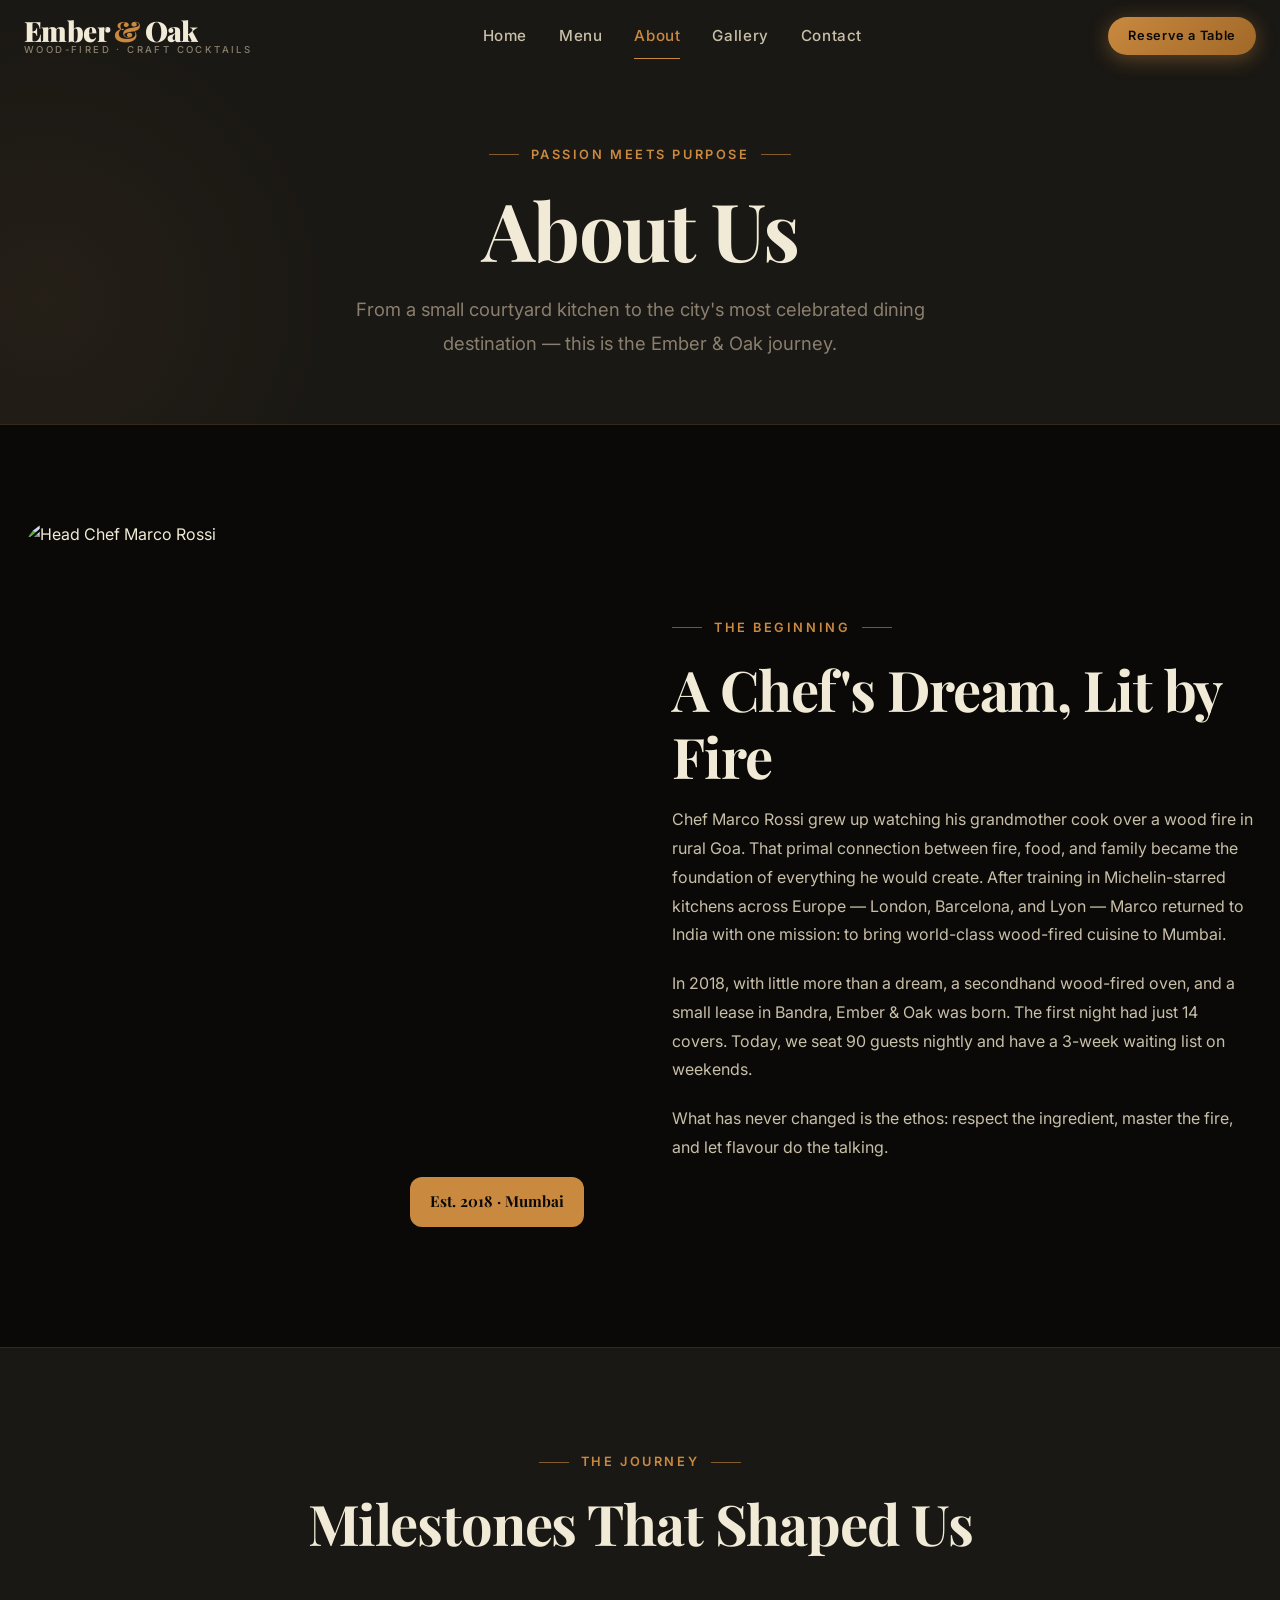
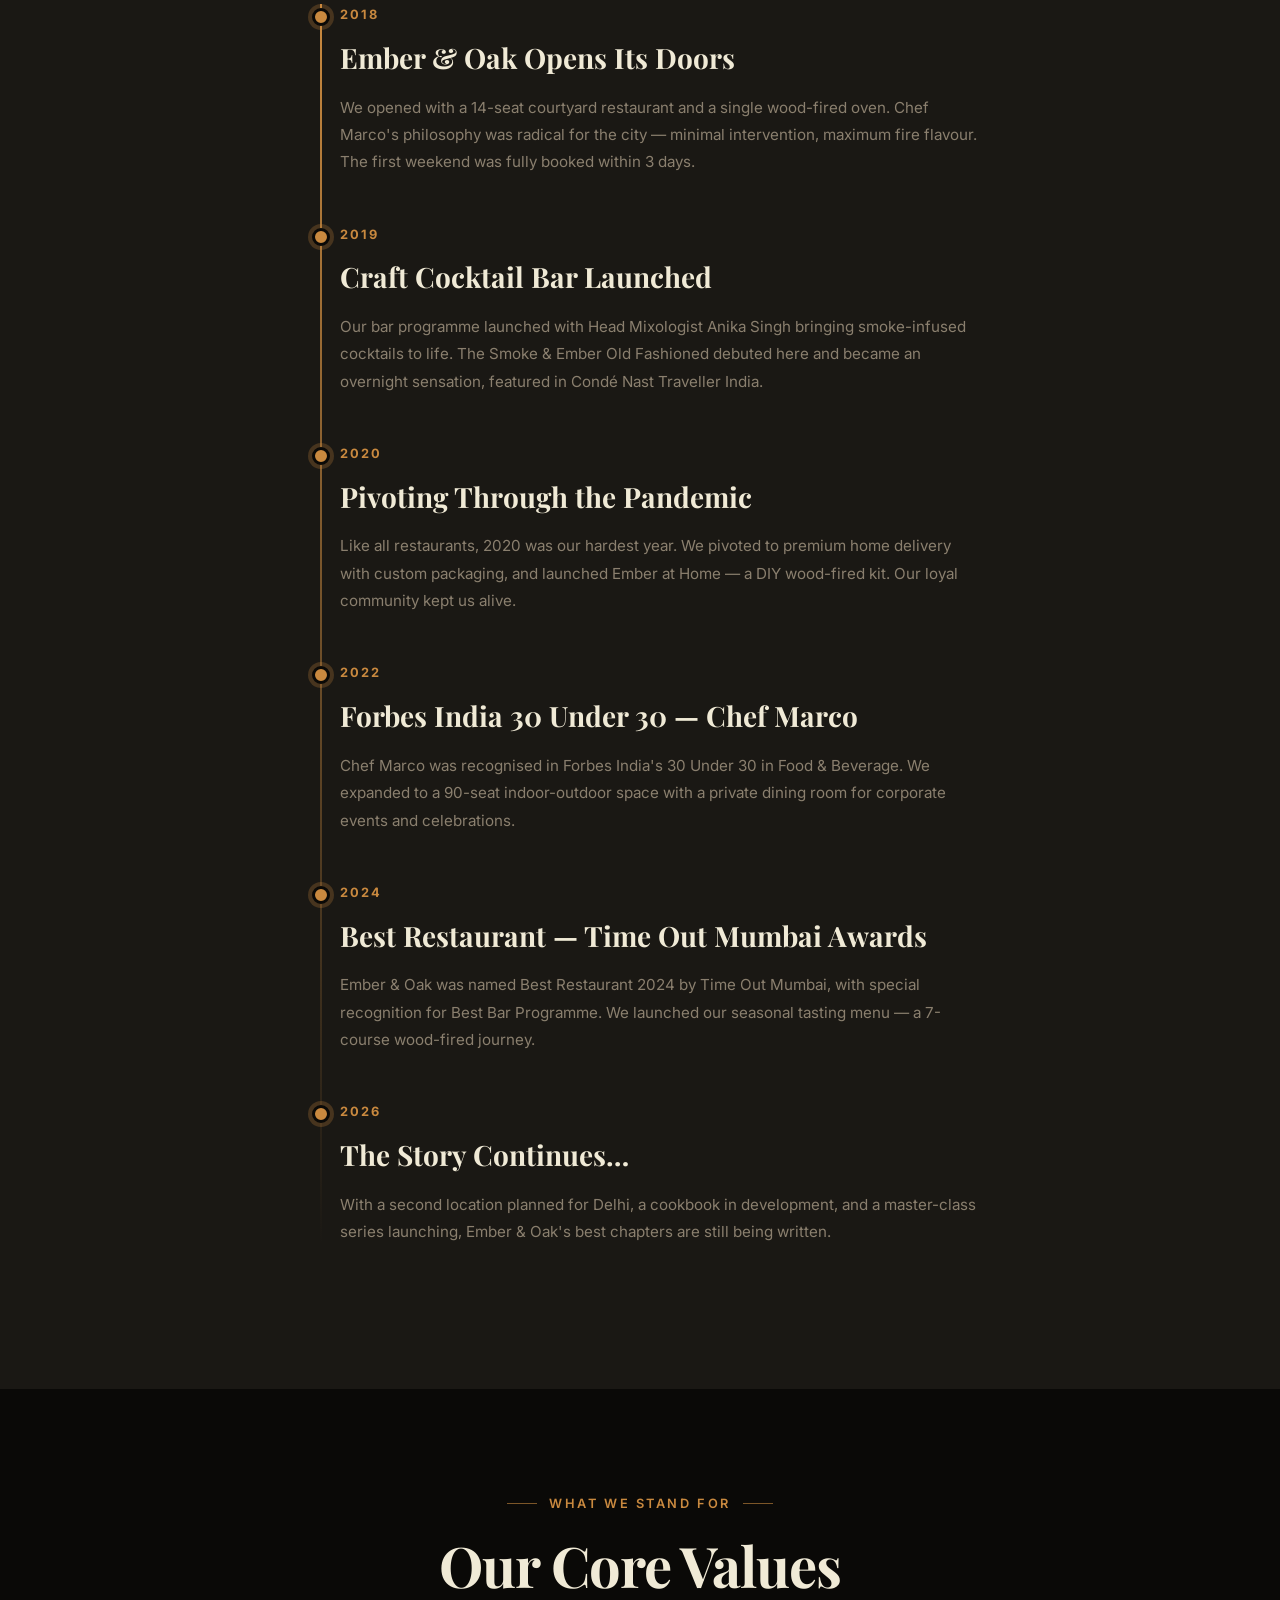
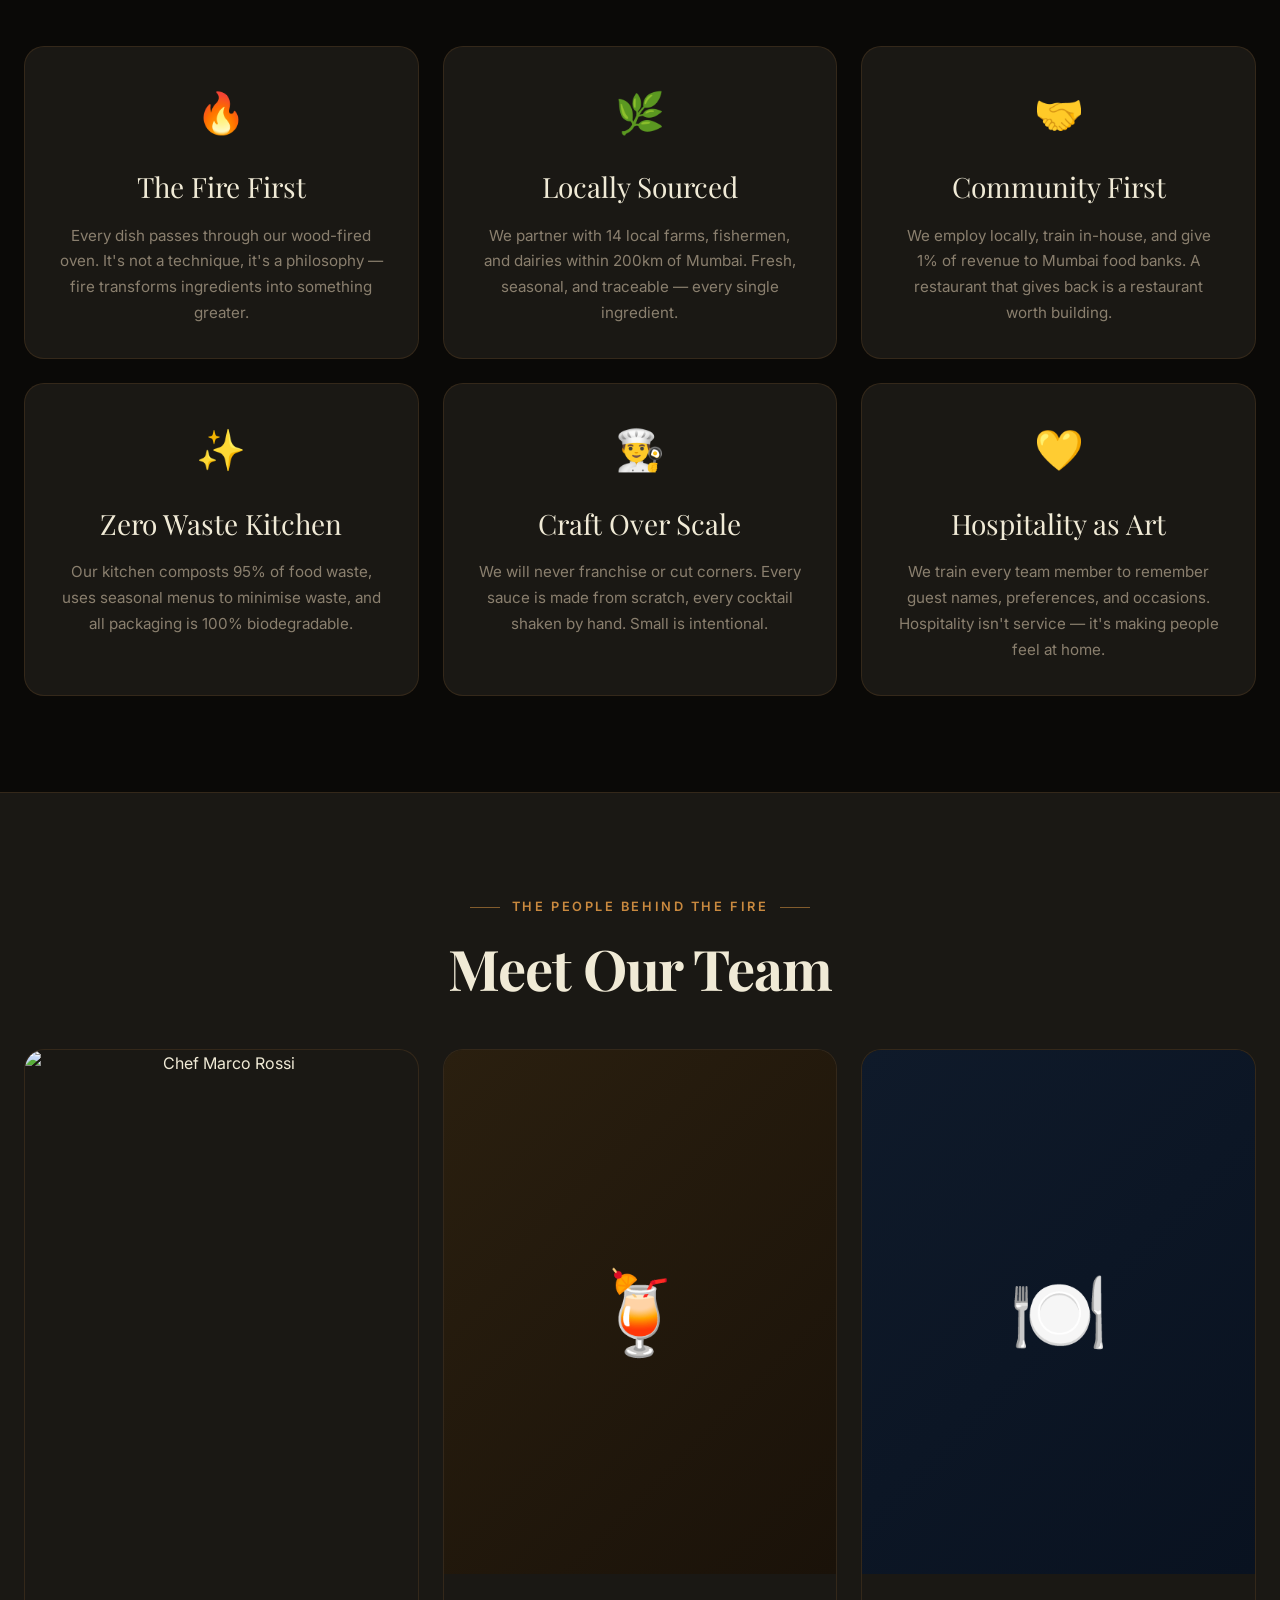
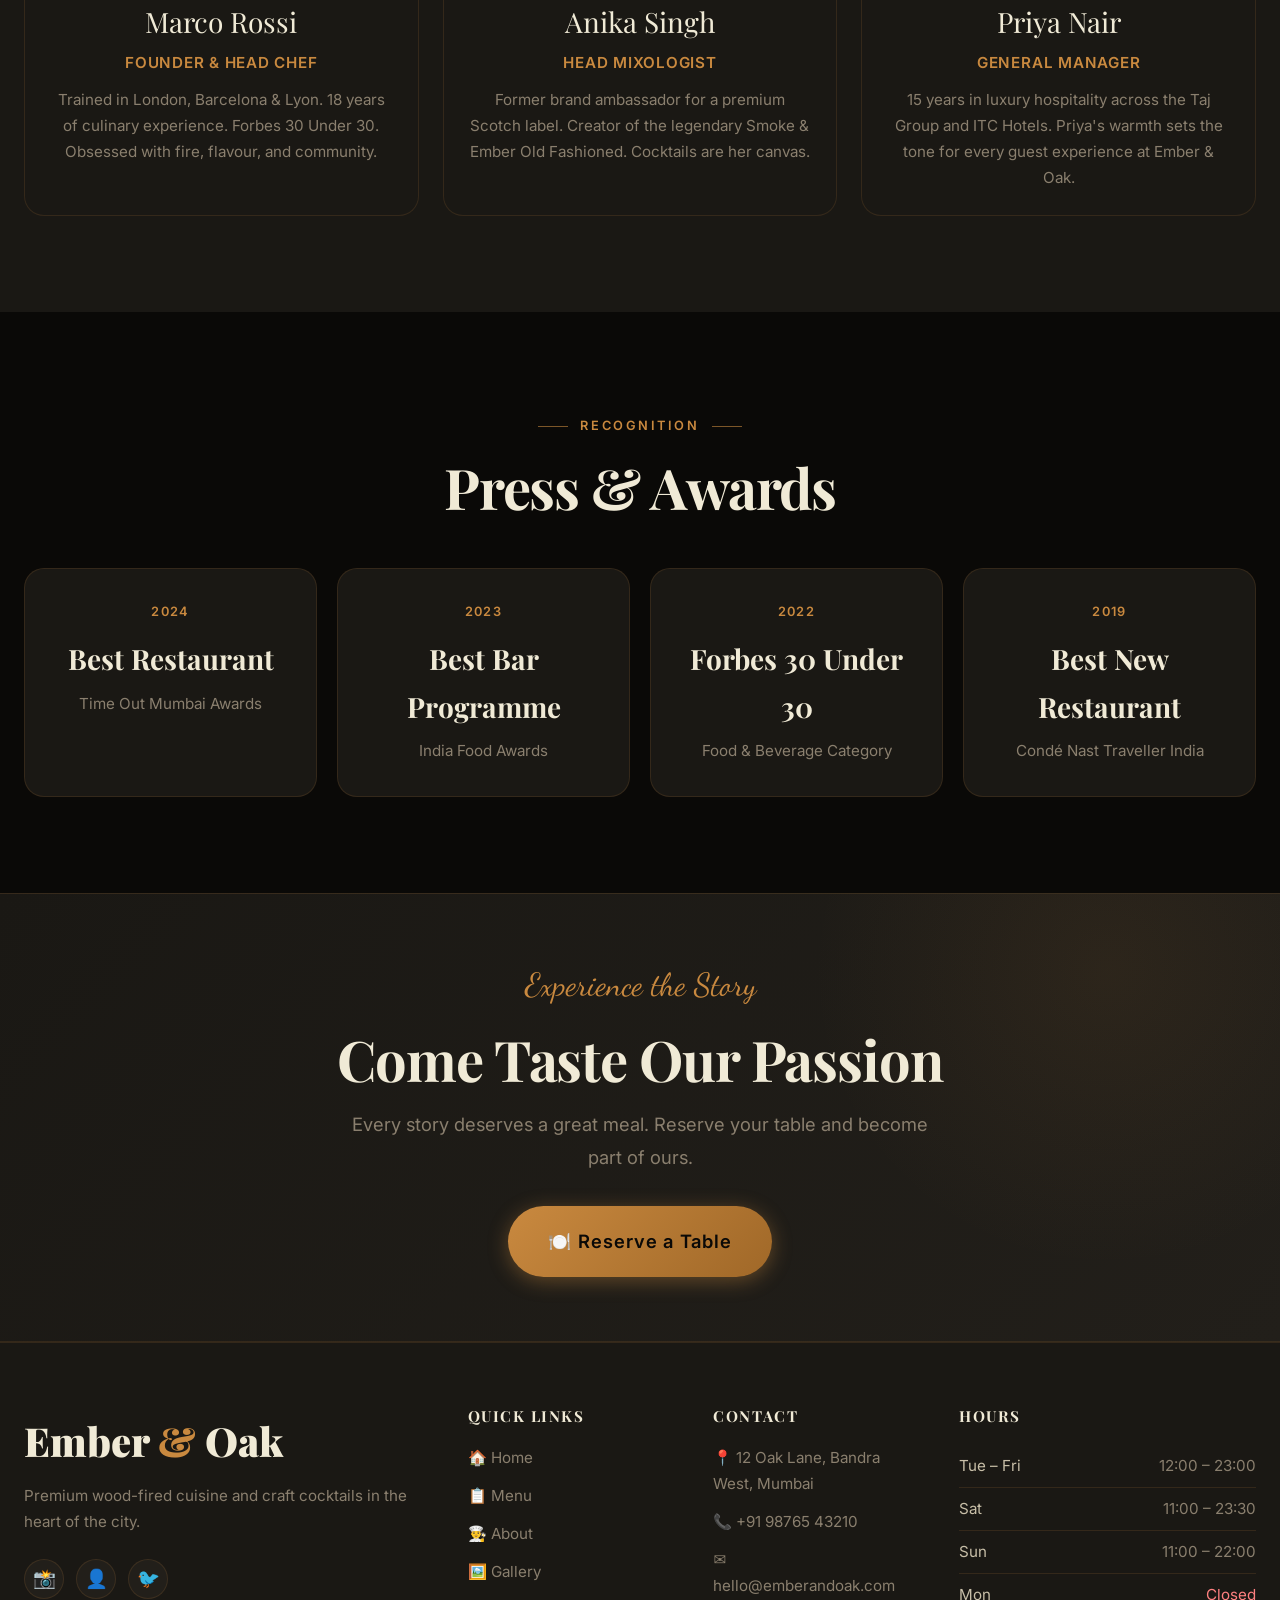
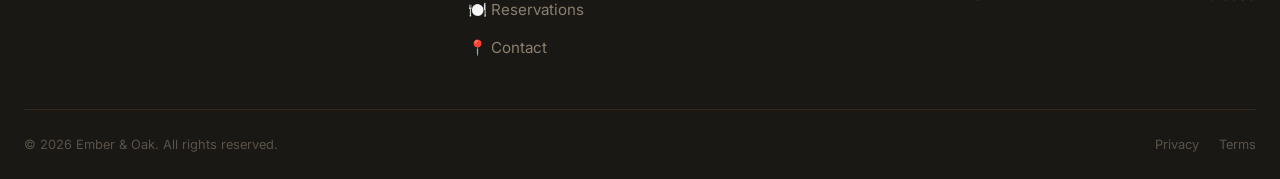
==== about.html @ 9766d206 "Deploy mini-crm frontend: update hero image and remove scroll indicator" ====
<!DOCTYPE html>
<html lang="en">
<head>
  <meta charset="UTF-8" />
  <meta name="viewport" content="width=device-width, initial-scale=1.0" />
  <title>About — Ember & Oak</title>
  <meta name="description" content="The story of Ember & Oak — from Chef Marco Rossi's humble beginnings to becoming the city's most celebrated wood-fired restaurant." />
  <link rel="icon" type="image/svg+xml" href="data:image/svg+xml,<svg xmlns='http://www.w3.org/2000/svg' viewBox='0 0 100 100'><text y='.9em' font-size='90'>🔥</text></svg>" />
  <link rel="stylesheet" href="css/style.css" />
  <link rel="stylesheet" href="css/animations.css" />
  <link rel="stylesheet" href="css/responsive.css" />
  <style>
    .timeline { position: relative; padding-left: var(--space-10); }
    .timeline::before { content:''; position:absolute; left:20px; top:0; bottom:0; width:2px; background: linear-gradient(180deg, var(--clr-primary), transparent); }
    .timeline-item { position:relative; margin-bottom: var(--space-12); }
    .timeline-dot { position:absolute; left: calc(-1 * var(--space-10) + 12px); top:4px; width:18px; height:18px; border-radius:50%; background: var(--clr-primary); border:3px solid var(--clr-bg); box-shadow: 0 0 0 4px var(--clr-primary-glow); }
    .timeline-year { font-size: var(--fs-xs); font-weight:700; letter-spacing:0.15em; color: var(--clr-primary); text-transform:uppercase; margin-bottom: var(--space-2); }
    .timeline-title { font-family: var(--font-heading); font-size: var(--fs-xl); font-weight:700; margin-bottom: var(--space-3); }
    .timeline-text { font-size: var(--fs-sm); color: var(--clr-muted); line-height:1.8; }
    .values-grid { display:grid; grid-template-columns: repeat(3,1fr); gap: var(--space-6); }
    .value-card { background: var(--clr-surface); border:1px solid var(--clr-border); border-radius: var(--radius-lg); padding: var(--space-8); text-align:center; transition: all var(--transition); }
    .value-card:hover { border-color: var(--clr-primary); transform: translateY(-4px); box-shadow: var(--shadow-glow); }
    .value-icon { font-size:2.5rem; margin-bottom: var(--space-4); display:block; }
    .value-title { font-family: var(--font-heading); font-size: var(--fs-xl); margin-bottom: var(--space-3); }
    .value-desc { font-size: var(--fs-sm); color: var(--clr-muted); line-height:1.7; }
    .press-grid { display:grid; grid-template-columns: repeat(4,1fr); gap: var(--space-5); }
    @media(max-width:1024px){ .values-grid{grid-template-columns:repeat(2,1fr);} .press-grid{grid-template-columns:repeat(2,1fr);} }
    @media(max-width:600px){ .values-grid{grid-template-columns:1fr;} .press-grid{grid-template-columns:1fr;} }
  </style>
</head>
<body>
<div id="page-loader" class="page-loader">
  <div style="text-align:center">
    <div class="loader-logo">Ember <span>&</span> Oak</div>
    <div class="loader-bar"><div class="loader-bar-fill"></div></div>
  </div>
</div>
<nav id="navbar" class="navbar scrolled" role="navigation">
  <div class="nav-inner">
    <a href="index.html" class="nav-logo"><span class="nav-logo-name">Ember <span>&</span> Oak</span><span class="nav-logo-tagline">Wood-Fired · Craft Cocktails</span></a>
    <div class="nav-links">
      <a href="index.html" class="nav-link">Home</a><a href="menu.html" class="nav-link">Menu</a>
      <a href="about.html" class="nav-link active">About</a><a href="gallery.html" class="nav-link">Gallery</a>
      <a href="contact.html" class="nav-link">Contact</a>
    </div>
    <a href="reservations.html" class="btn btn-primary btn-sm nav-cta">Reserve a Table</a>
    <button id="nav-hamburger" class="nav-hamburger" aria-label="Toggle menu"><span></span><span></span><span></span></button>
  </div>
</nav>
<div id="nav-drawer" class="nav-drawer">
  <a href="index.html" class="nav-link">Home</a><a href="menu.html" class="nav-link">Menu</a>
  <a href="about.html" class="nav-link">About</a><a href="gallery.html" class="nav-link">Gallery</a>
  <a href="contact.html" class="nav-link">Contact</a>
  <a href="reservations.html" class="btn btn-primary btn-lg" style="margin-top:1rem">Reserve a Table</a>
</div>

<!-- Page Hero -->
<div class="page-hero">
  <div class="container text-center reveal">
    <span class="section-label">Passion Meets Purpose</span>
    <h1 class="section-title" style="font-size: var(--fs-4xl);">About Us</h1>
    <p class="section-subtitle" style="margin-inline:auto; margin-top: var(--space-4);">From a small courtyard kitchen to the city's most celebrated dining destination — this is the Ember & Oak journey.</p>
  </div>
</div>

<!-- Story Intro -->
<section class="section" id="story-intro">
  <div class="container">
    <div class="split-section">
      <div class="split-img-wrap reveal-left">
        <img src="https://images.unsplash.com/photo-1556909114-f6e7ad7d3136?w=800&q=80" alt="Head Chef Marco Rossi" class="split-img" loading="lazy" />
        <div class="split-img-badge">Est. 2018 · Mumbai</div>
      </div>
      <div class="reveal-right">
        <span class="section-label">The Beginning</span>
        <h2 class="section-title">A Chef's Dream, Lit by Fire</h2>
        <p style="margin-bottom: var(--space-5);">Chef Marco Rossi grew up watching his grandmother cook over a wood fire in rural Goa. That primal connection between fire, food, and family became the foundation of everything he would create. After training in Michelin-starred kitchens across Europe — London, Barcelona, and Lyon — Marco returned to India with one mission: to bring world-class wood-fired cuisine to Mumbai.</p>
        <p style="margin-bottom: var(--space-5);">In 2018, with little more than a dream, a secondhand wood-fired oven, and a small lease in Bandra, Ember & Oak was born. The first night had just 14 covers. Today, we seat 90 guests nightly and have a 3-week waiting list on weekends.</p>
        <p>What has never changed is the ethos: respect the ingredient, master the fire, and let flavour do the talking.</p>
      </div>
    </div>
  </div>
</section>

<!-- Timeline -->
<section class="section" style="background: var(--clr-surface); border-top:1px solid var(--clr-border);" id="timeline">
  <div class="container">
    <div class="text-center reveal" style="margin-bottom: var(--space-12);">
      <span class="section-label">The Journey</span>
      <h2 class="section-title">Milestones That Shaped Us</h2>
    </div>
    <div style="max-width:680px; margin:0 auto;">
      <div class="timeline">
        <div class="timeline-item reveal">
          <div class="timeline-dot"></div>
          <div class="timeline-year">2018</div>
          <div class="timeline-title">Ember & Oak Opens Its Doors</div>
          <p class="timeline-text">We opened with a 14-seat courtyard restaurant and a single wood-fired oven. Chef Marco's philosophy was radical for the city — minimal intervention, maximum fire flavour. The first weekend was fully booked within 3 days.</p>
        </div>
        <div class="timeline-item reveal">
          <div class="timeline-dot"></div>
          <div class="timeline-year">2019</div>
          <div class="timeline-title">Craft Cocktail Bar Launched</div>
          <p class="timeline-text">Our bar programme launched with Head Mixologist Anika Singh bringing smoke-infused cocktails to life. The Smoke & Ember Old Fashioned debuted here and became an overnight sensation, featured in Condé Nast Traveller India.</p>
        </div>
        <div class="timeline-item reveal">
          <div class="timeline-dot"></div>
          <div class="timeline-year">2020</div>
          <div class="timeline-title">Pivoting Through the Pandemic</div>
          <p class="timeline-text">Like all restaurants, 2020 was our hardest year. We pivoted to premium home delivery with custom packaging, and launched Ember at Home — a DIY wood-fired kit. Our loyal community kept us alive.</p>
        </div>
        <div class="timeline-item reveal">
          <div class="timeline-dot"></div>
          <div class="timeline-year">2022</div>
          <div class="timeline-title">Forbes India 30 Under 30 — Chef Marco</div>
          <p class="timeline-text">Chef Marco was recognised in Forbes India's 30 Under 30 in Food & Beverage. We expanded to a 90-seat indoor-outdoor space with a private dining room for corporate events and celebrations.</p>
        </div>
        <div class="timeline-item reveal">
          <div class="timeline-dot"></div>
          <div class="timeline-year">2024</div>
          <div class="timeline-title">Best Restaurant — Time Out Mumbai Awards</div>
          <p class="timeline-text">Ember & Oak was named Best Restaurant 2024 by Time Out Mumbai, with special recognition for Best Bar Programme. We launched our seasonal tasting menu — a 7-course wood-fired journey.</p>
        </div>
        <div class="timeline-item reveal">
          <div class="timeline-dot"></div>
          <div class="timeline-year">2026</div>
          <div class="timeline-title">The Story Continues…</div>
          <p class="timeline-text">With a second location planned for Delhi, a cookbook in development, and a master-class series launching, Ember & Oak's best chapters are still being written.</p>
        </div>
      </div>
    </div>
  </div>
</section>

<!-- Values -->
<section class="section" id="values">
  <div class="container">
    <div class="text-center reveal" style="margin-bottom: var(--space-12);">
      <span class="section-label">What We Stand For</span>
      <h2 class="section-title">Our Core Values</h2>
    </div>
    <div class="values-grid stagger">
      <div class="value-card">
        <span class="value-icon">🔥</span>
        <div class="value-title">The Fire First</div>
        <p class="value-desc">Every dish passes through our wood-fired oven. It's not a technique, it's a philosophy — fire transforms ingredients into something greater.</p>
      </div>
      <div class="value-card">
        <span class="value-icon">🌿</span>
        <div class="value-title">Locally Sourced</div>
        <p class="value-desc">We partner with 14 local farms, fishermen, and dairies within 200km of Mumbai. Fresh, seasonal, and traceable — every single ingredient.</p>
      </div>
      <div class="value-card">
        <span class="value-icon">🤝</span>
        <div class="value-title">Community First</div>
        <p class="value-desc">We employ locally, train in-house, and give 1% of revenue to Mumbai food banks. A restaurant that gives back is a restaurant worth building.</p>
      </div>
      <div class="value-card">
        <span class="value-icon">✨</span>
        <div class="value-title">Zero Waste Kitchen</div>
        <p class="value-desc">Our kitchen composts 95% of food waste, uses seasonal menus to minimise waste, and all packaging is 100% biodegradable.</p>
      </div>
      <div class="value-card">
        <span class="value-icon">👨‍🍳</span>
        <div class="value-title">Craft Over Scale</div>
        <p class="value-desc">We will never franchise or cut corners. Every sauce is made from scratch, every cocktail shaken by hand. Small is intentional.</p>
      </div>
      <div class="value-card">
        <span class="value-icon">💛</span>
        <div class="value-title">Hospitality as Art</div>
        <p class="value-desc">We train every team member to remember guest names, preferences, and occasions. Hospitality isn't service — it's making people feel at home.</p>
      </div>
    </div>
  </div>
</section>

<!-- Team -->
<section class="section" style="background: var(--clr-surface); border-top:1px solid var(--clr-border);" id="team">
  <div class="container">
    <div class="text-center reveal" style="margin-bottom: var(--space-12);">
      <span class="section-label">The People Behind the Fire</span>
      <h2 class="section-title">Meet Our Team</h2>
    </div>
    <div class="cards-grid-3 stagger">
      <div class="team-card">
        <img src="https://images.unsplash.com/photo-1583394293214-0b3e7b7b5e7d?w=600&q=80" alt="Chef Marco Rossi" class="team-card-img" loading="lazy" />
        <div class="team-card-body">
          <div class="team-card-name">Marco Rossi</div>
          <div class="team-card-role">Founder & Head Chef</div>
          <p class="team-card-bio">Trained in London, Barcelona & Lyon. 18 years of culinary experience. Forbes 30 Under 30. Obsessed with fire, flavour, and community.</p>
        </div>
      </div>
      <div class="team-card">
        <div style="background: linear-gradient(135deg,#2a1f0f,#1a1209); aspect-ratio:3/4; display:flex; align-items:center; justify-content:center; font-size:5rem;">🍹</div>
        <div class="team-card-body">
          <div class="team-card-name">Anika Singh</div>
          <div class="team-card-role">Head Mixologist</div>
          <p class="team-card-bio">Former brand ambassador for a premium Scotch label. Creator of the legendary Smoke & Ember Old Fashioned. Cocktails are her canvas.</p>
        </div>
      </div>
      <div class="team-card">
        <div style="background: linear-gradient(135deg,#0f1a2a,#091220); aspect-ratio:3/4; display:flex; align-items:center; justify-content:center; font-size:5rem;">🍽️</div>
        <div class="team-card-body">
          <div class="team-card-name">Priya Nair</div>
          <div class="team-card-role">General Manager</div>
          <p class="team-card-bio">15 years in luxury hospitality across the Taj Group and ITC Hotels. Priya's warmth sets the tone for every guest experience at Ember & Oak.</p>
        </div>
      </div>
    </div>
  </div>
</section>

<!-- Press Awards -->
<section class="section" id="press">
  <div class="container">
    <div class="text-center reveal" style="margin-bottom: var(--space-12);">
      <span class="section-label">Recognition</span>
      <h2 class="section-title">Press & Awards</h2>
    </div>
    <div class="press-grid stagger">
      <div class="press-card">
        <div class="press-card-year">2024</div>
        <div class="press-card-award">Best Restaurant</div>
        <div class="press-card-pub">Time Out Mumbai Awards</div>
      </div>
      <div class="press-card">
        <div class="press-card-year">2023</div>
        <div class="press-card-award">Best Bar Programme</div>
        <div class="press-card-pub">India Food Awards</div>
      </div>
      <div class="press-card">
        <div class="press-card-year">2022</div>
        <div class="press-card-award">Forbes 30 Under 30</div>
        <div class="press-card-pub">Food & Beverage Category</div>
      </div>
      <div class="press-card">
        <div class="press-card-year">2019</div>
        <div class="press-card-award">Best New Restaurant</div>
        <div class="press-card-pub">Condé Nast Traveller India</div>
      </div>
    </div>
  </div>
</section>

<!-- CTA -->
<section class="cta-banner section--sm" id="about-cta">
  <div class="container text-center reveal">
    <span class="accent-text" style="display:block; margin-bottom: var(--space-3);">Experience the Story</span>
    <h2 class="section-title">Come Taste Our Passion</h2>
    <p class="section-subtitle" style="margin: var(--space-4) auto var(--space-8);">Every story deserves a great meal. Reserve your table and become part of ours.</p>
    <a href="reservations.html" class="btn btn-primary btn-lg">🍽️ Reserve a Table</a>
  </div>
</section>

<footer class="footer" role="contentinfo">
  <div class="container">
    <div class="footer-grid">
      <div>
        <div class="footer-brand-name">Ember <span>&</span> Oak</div>
        <p class="footer-brand-desc">Premium wood-fired cuisine and craft cocktails in the heart of the city.</p>
        <div class="footer-social"><a href="#" class="social-btn">📸</a><a href="#" class="social-btn">👤</a><a href="#" class="social-btn">🐦</a></div>
      </div>
      <div>
        <h3 class="footer-heading">Quick Links</h3>
        <nav class="footer-links">
          <a href="index.html" class="footer-link">🏠 Home</a><a href="menu.html" class="footer-link">📋 Menu</a>
          <a href="about.html" class="footer-link">👨‍🍳 About</a><a href="gallery.html" class="footer-link">🖼️ Gallery</a>
          <a href="reservations.html" class="footer-link">🍽️ Reservations</a><a href="contact.html" class="footer-link">📍 Contact</a>
        </nav>
      </div>
      <div>
        <h3 class="footer-heading">Contact</h3>
        <div class="footer-links">
          <span class="footer-link">📍 12 Oak Lane, Bandra West, Mumbai</span>
          <a href="tel:+919876543210" class="footer-link">📞 +91 98765 43210</a>
          <a href="mailto:hello@emberandoak.com" class="footer-link">✉️ hello@emberandoak.com</a>
        </div>
      </div>
      <div>
        <h3 class="footer-heading">Hours</h3>
        <div class="footer-hours-item"><span class="day">Tue – Fri</span><span>12:00 – 23:00</span></div>
        <div class="footer-hours-item"><span class="day">Sat</span><span>11:00 – 23:30</span></div>
        <div class="footer-hours-item"><span class="day">Sun</span><span>11:00 – 22:00</span></div>
        <div class="footer-hours-item"><span class="day">Mon</span><span style="color:#ff8080">Closed</span></div>
      </div>
    </div>
    <div class="footer-bottom">
      <span>© 2026 Ember & Oak. All rights reserved.</span>
      <div class="footer-bottom-links"><a href="#" class="footer-bottom-link">Privacy</a><a href="#" class="footer-bottom-link">Terms</a></div>
    </div>
  </div>
</footer>
<a href="reservations.html" class="float-reserve btn btn-primary" id="float-reserve">🍽️ Reserve</a>
<button class="back-to-top" id="back-to-top" aria-label="Back to top">↑</button>
<script src="js/main.js"></script>
</body>
</html>
---- css/style.css ----
/* =========================================================
   Ember & Oak — Global Design System
   style.css
   ========================================================= */

/* ─── Google Fonts ──────────────────────────────────────── */
@import url('https://fonts.googleapis.com/css2?family=Playfair+Display:ital,wght@0,400;0,600;0,700;0,900;1,400;1,600&family=Inter:wght@300;400;500;600&family=Dancing+Script:wght@600;700&display=swap');

/* ─── CSS Custom Properties ─────────────────────────────── */
:root {
  /* Colors */
  --clr-bg:             #0a0907;
  --clr-bg-2:           #111009;
  --clr-surface:        #1a1814;
  --clr-surface-2:      #221f1a;
  --clr-surface-3:      #2a2620;
  --clr-border:         rgba(201,137,63,0.15);
  --clr-border-strong:  rgba(201,137,63,0.35);

  --clr-primary:        #c9893f;
  --clr-primary-light:  #e8a85c;
  --clr-primary-dark:   #a06828;
  --clr-primary-glow:   rgba(201,137,63,0.25);

  --clr-text:           #f0ead6;
  --clr-text-2:         #c8bfa8;
  --clr-muted:          #8a7f6e;
  --clr-muted-2:        #5a5248;

  --clr-white:          #ffffff;
  --clr-overlay:        rgba(10,9,7,0.72);

  /* Typography */
  --font-heading:       'Playfair Display', Georgia, serif;
  --font-body:          'Inter', system-ui, sans-serif;
  --font-accent:        'Dancing Script', cursive;

  /* Font Sizes (fluid clamp) */
  --fs-xs:    clamp(0.7rem,  1.5vw, 0.8rem);
  --fs-sm:    clamp(0.85rem, 1.8vw, 0.95rem);
  --fs-base:  clamp(0.95rem, 2vw,   1rem);
  --fs-md:    clamp(1rem,    2.2vw, 1.15rem);
  --fs-lg:    clamp(1.15rem, 2.5vw, 1.35rem);
  --fs-xl:    clamp(1.4rem,  3vw,   1.75rem);
  --fs-2xl:   clamp(1.8rem,  4vw,   2.5rem);
  --fs-3xl:   clamp(2.2rem,  5vw,   3.5rem);
  --fs-4xl:   clamp(2.8rem,  6.5vw, 5rem);
  --fs-accent:clamp(1.4rem,  3.5vw, 2rem);

  /* Spacing */
  --space-1:  0.25rem;
  --space-2:  0.5rem;
  --space-3:  0.75rem;
  --space-4:  1rem;
  --space-5:  1.25rem;
  --space-6:  1.5rem;
  --space-8:  2rem;
  --space-10: 2.5rem;
  --space-12: 3rem;
  --space-16: 4rem;
  --space-20: 5rem;
  --space-24: 6rem;
  --space-32: 8rem;

  /* Layout */
  --container-max:  1280px;
  --container-wide: 1440px;
  --radius-sm:   6px;
  --radius-md:   12px;
  --radius-lg:   20px;
  --radius-xl:   32px;
  --radius-full: 9999px;

  /* Shadows */
  --shadow-sm:  0 2px 8px rgba(0,0,0,0.4);
  --shadow-md:  0 4px 20px rgba(0,0,0,0.5);
  --shadow-lg:  0 8px 40px rgba(0,0,0,0.6);
  --shadow-xl:  0 16px 60px rgba(0,0,0,0.7);
  --shadow-glow:0 0 30px rgba(201,137,63,0.3);
  --shadow-glow-strong: 0 0 60px rgba(201,137,63,0.5);

  /* Transitions */
  --ease:         cubic-bezier(0.4, 0, 0.2, 1);
  --ease-bounce:  cubic-bezier(0.34, 1.56, 0.64, 1);
  --ease-in:      cubic-bezier(0.4, 0, 1, 1);
  --ease-out:     cubic-bezier(0, 0, 0.2, 1);
  --transition:   0.3s var(--ease);
  --transition-slow: 0.6s var(--ease);

  /* Glassmorphism */
  --glass-bg:     rgba(26, 24, 20, 0.7);
  --glass-border: rgba(201, 137, 63, 0.2);
  --glass-blur:   blur(16px);

  /* Navbar */
  --nav-height:  72px;
}

/* ─── CSS Reset ──────────────────────────────────────────── */
*, *::before, *::after {
  box-sizing: border-box;
  margin: 0;
  padding: 0;
}

html {
  scroll-behavior: smooth;
  -webkit-text-size-adjust: 100%;
  font-size: 16px;
}

body {
  background-color: var(--clr-bg);
  color: var(--clr-text);
  font-family: var(--font-body);
  font-size: var(--fs-base);
  font-weight: 400;
  line-height: 1.7;
  overflow-x: hidden;
  -webkit-font-smoothing: antialiased;
  -moz-osx-font-smoothing: grayscale;
}

img, video {
  max-width: 100%;
  height: auto;
  display: block;
}

a {
  color: inherit;
  text-decoration: none;
}

ul, ol { list-style: none; }

button {
  cursor: pointer;
  border: none;
  background: none;
  font-family: inherit;
}

input, textarea, select {
  font-family: inherit;
  font-size: inherit;
}

/* ─── Scrollbar ──────────────────────────────────────────── */
::-webkit-scrollbar { width: 6px; }
::-webkit-scrollbar-track { background: var(--clr-bg); }
::-webkit-scrollbar-thumb {
  background: var(--clr-primary-dark);
  border-radius: var(--radius-full);
}
::-webkit-scrollbar-thumb:hover { background: var(--clr-primary); }

/* ─── Selection ──────────────────────────────────────────── */
::selection {
  background: var(--clr-primary);
  color: var(--clr-bg);
}

/* ─── Container ──────────────────────────────────────────── */
.container {
  width: 100%;
  max-width: var(--container-max);
  margin-inline: auto;
  padding-inline: var(--space-6);
}
.container--wide {
  max-width: var(--container-wide);
}

/* ─── Typography ─────────────────────────────────────────── */
h1, h2, h3, h4, h5, h6 {
  font-family: var(--font-heading);
  line-height: 1.2;
  color: var(--clr-text);
  font-weight: 700;
}

h1 { font-size: var(--fs-4xl); }
h2 { font-size: var(--fs-3xl); }
h3 { font-size: var(--fs-2xl); }
h4 { font-size: var(--fs-xl); }
h5 { font-size: var(--fs-lg); }
h6 { font-size: var(--fs-md); }

p { color: var(--clr-text-2); line-height: 1.8; }

.accent-text {
  font-family: var(--font-accent);
  color: var(--clr-primary);
  font-size: var(--fs-accent);
}

.section-label {
  display: inline-flex;
  align-items: center;
  gap: var(--space-3);
  font-size: var(--fs-xs);
  font-weight: 600;
  letter-spacing: 0.2em;
  text-transform: uppercase;
  color: var(--clr-primary);
  margin-bottom: var(--space-4);
}

.section-label::before,
.section-label::after {
  content: '';
  width: 30px;
  height: 1px;
  background: var(--clr-primary);
  opacity: 0.6;
}

.section-title {
  font-size: var(--fs-3xl);
  font-weight: 700;
  margin-bottom: var(--space-4);
  letter-spacing: -0.02em;
}

.section-subtitle {
  font-size: var(--fs-md);
  color: var(--clr-muted);
  max-width: 600px;
}

.text-center { text-align: center; }
.text-center .section-subtitle { margin-inline: auto; }

/* ─── Divider ────────────────────────────────────────────── */
.divider {
  width: 60px;
  height: 2px;
  background: linear-gradient(90deg, transparent, var(--clr-primary), transparent);
  margin: var(--space-6) auto;
}

/* ─── Buttons ────────────────────────────────────────────── */
.btn {
  display: inline-flex;
  align-items: center;
  gap: var(--space-2);
  padding: var(--space-4) var(--space-8);
  font-size: var(--fs-sm);
  font-weight: 600;
  font-family: var(--font-body);
  letter-spacing: 0.05em;
  border-radius: var(--radius-full);
  transition: all var(--transition);
  position: relative;
  overflow: hidden;
  white-space: nowrap;
}

.btn::before {
  content: '';
  position: absolute;
  inset: 0;
  background: rgba(255,255,255,0.1);
  opacity: 0;
  transition: opacity var(--transition);
}

.btn:hover::before { opacity: 1; }

.btn-primary {
  background: linear-gradient(135deg, var(--clr-primary), var(--clr-primary-dark));
  color: var(--clr-bg);
  box-shadow: 0 4px 20px rgba(201,137,63,0.4);
}

.btn-primary:hover {
  transform: translateY(-2px);
  box-shadow: 0 8px 30px rgba(201,137,63,0.55);
}

.btn-primary:active { transform: translateY(0); }

.btn-outline {
  background: transparent;
  color: var(--clr-primary);
  border: 1px solid var(--clr-primary);
}

.btn-outline:hover {
  background: var(--clr-primary);
  color: var(--clr-bg);
  transform: translateY(-2px);
  box-shadow: var(--shadow-glow);
}

.btn-ghost {
  background: transparent;
  color: var(--clr-text);
  border: 1px solid var(--clr-border);
}

.btn-ghost:hover {
  border-color: var(--clr-primary);
  color: var(--clr-primary);
}

.btn-lg {
  padding: var(--space-5) var(--space-10);
  font-size: var(--fs-md);
}

.btn-sm {
  padding: var(--space-2) var(--space-5);
  font-size: var(--fs-xs);
}

/* ─── Badge ──────────────────────────────────────────────── */
.badge {
  display: inline-flex;
  align-items: center;
  padding: var(--space-1) var(--space-3);
  border-radius: var(--radius-full);
  font-size: 0.65rem;
  font-weight: 700;
  letter-spacing: 0.08em;
  text-transform: uppercase;
}

.badge-veg    { background: rgba(74,163,83,0.2); color: #6be07a; border: 1px solid rgba(74,163,83,0.4); }
.badge-gf     { background: rgba(201,137,63,0.2); color: var(--clr-primary-light); border: 1px solid rgba(201,137,63,0.4); }
.badge-spicy  { background: rgba(220,70,70,0.2); color: #ff8080; border: 1px solid rgba(220,70,70,0.4); }
.badge-new    { background: rgba(100,160,220,0.2); color: #80c0ff; border: 1px solid rgba(100,160,220,0.4); }
.badge-chef   { background: rgba(160,104,40,0.3); color: var(--clr-primary-light); border: 1px solid rgba(201,137,63,0.5); }

/* ─── Glass Card ─────────────────────────────────────────── */
.glass-card {
  background: var(--glass-bg);
  border: 1px solid var(--glass-border);
  backdrop-filter: var(--glass-blur);
  -webkit-backdrop-filter: var(--glass-blur);
  border-radius: var(--radius-lg);
}

/* ─── Section Spacing ────────────────────────────────────── */
.section {
  padding-block: var(--space-24);
}

.section--sm { padding-block: var(--space-16); }
.section--lg { padding-block: var(--space-32); }

/* ─── Star Rating ────────────────────────────────────────── */
.stars {
  display: flex;
  gap: 2px;
  color: var(--clr-primary);
  font-size: var(--fs-sm);
}

/* ─── Form Elements ──────────────────────────────────────── */
.form-group {
  display: flex;
  flex-direction: column;
  gap: var(--space-2);
}

.form-label {
  font-size: var(--fs-sm);
  font-weight: 500;
  color: var(--clr-text-2);
  letter-spacing: 0.03em;
}

.form-control {
  width: 100%;
  padding: var(--space-4) var(--space-5);
  background: var(--clr-surface-2);
  border: 1px solid var(--clr-border);
  border-radius: var(--radius-md);
  color: var(--clr-text);
  font-size: var(--fs-base);
  transition: all var(--transition);
  outline: none;
}

.form-control:focus {
  border-color: var(--clr-primary);
  background: var(--clr-surface-3);
  box-shadow: 0 0 0 3px var(--clr-primary-glow);
}

.form-control::placeholder { color: var(--clr-muted-2); }

textarea.form-control {
  resize: vertical;
  min-height: 120px;
}

select.form-control {
  cursor: pointer;
  appearance: none;
  background-image: url("data:image/svg+xml,%3Csvg xmlns='http://www.w3.org/2000/svg' width='12' height='8' viewBox='0 0 12 8'%3E%3Cpath d='M1 1l5 5 5-5' stroke='%23c9893f' stroke-width='1.5' fill='none' stroke-linecap='round'/%3E%3C/svg%3E");
  background-repeat: no-repeat;
  background-position: right 1rem center;
  padding-right: var(--space-10);
}

/* ─── Navbar ─────────────────────────────────────────────── */
.navbar {
  position: fixed;
  top: 0;
  left: 0;
  right: 0;
  z-index: 1000;
  height: var(--nav-height);
  display: flex;
  align-items: center;
  transition: all var(--transition-slow);
}

.navbar.scrolled {
  background: rgba(10, 9, 7, 0.92);
  backdrop-filter: blur(20px);
  -webkit-backdrop-filter: blur(20px);
  border-bottom: 1px solid var(--clr-border);
  box-shadow: 0 4px 30px rgba(0,0,0,0.5);
}

.nav-inner {
  display: flex;
  align-items: center;
  justify-content: space-between;
  width: 100%;
  max-width: var(--container-max);
  margin-inline: auto;
  padding-inline: var(--space-6);
}

.nav-logo {
  display: flex;
  flex-direction: column;
  line-height: 1;
}

.nav-logo-name {
  font-family: var(--font-heading);
  font-size: var(--fs-xl);
  font-weight: 900;
  color: var(--clr-text);
  letter-spacing: -0.02em;
}

.nav-logo-name span { color: var(--clr-primary); }

.nav-logo-tagline {
  font-size: 0.6rem;
  letter-spacing: 0.25em;
  text-transform: uppercase;
  color: var(--clr-muted);
  font-weight: 500;
}

.nav-links {
  display: flex;
  align-items: center;
  gap: var(--space-8);
}

.nav-link {
  font-size: var(--fs-sm);
  font-weight: 500;
  color: var(--clr-text-2);
  letter-spacing: 0.04em;
  position: relative;
  transition: color var(--transition);
  padding-block: var(--space-2);
}

.nav-link::after {
  content: '';
  position: absolute;
  bottom: -2px;
  left: 0;
  width: 0;
  height: 1px;
  background: var(--clr-primary);
  transition: width var(--transition);
}

.nav-link:hover,
.nav-link.active {
  color: var(--clr-primary);
}

.nav-link:hover::after,
.nav-link.active::after {
  width: 100%;
}

.nav-cta { margin-left: var(--space-4); }

.nav-hamburger {
  display: none;
  flex-direction: column;
  gap: 5px;
  padding: var(--space-2);
  cursor: pointer;
}

.nav-hamburger span {
  display: block;
  width: 24px;
  height: 2px;
  background: var(--clr-text);
  border-radius: var(--radius-full);
  transition: all var(--transition);
}

.nav-hamburger.open span:nth-child(1) { transform: rotate(45deg) translate(5px, 5px); }
.nav-hamburger.open span:nth-child(2) { opacity: 0; transform: scaleX(0); }
.nav-hamburger.open span:nth-child(3) { transform: rotate(-45deg) translate(5px, -5px); }

/* ─── Mobile Nav Drawer ──────────────────────────────────── */
.nav-drawer {
  display: none;
  position: fixed;
  top: var(--nav-height);
  left: 0;
  right: 0;
  bottom: 0;
  background: rgba(10,9,7,0.97);
  backdrop-filter: blur(20px);
  z-index: 999;
  flex-direction: column;
  align-items: center;
  justify-content: center;
  gap: var(--space-8);
  transform: translateY(-100%);
  transition: transform var(--transition-slow);
}

.nav-drawer.open {
  display: flex;
  transform: translateY(0);
}

.nav-drawer .nav-link {
  font-size: var(--fs-2xl);
  font-family: var(--font-heading);
}

/* ─── Hero ───────────────────────────────────────────────── */
.hero {
  position: relative;
  min-height: 100vh;
  display: flex;
  align-items: center;
  overflow: hidden;
}

.hero-bg {
  position: absolute;
  inset: 0;
  background-size: cover;
  background-position: center;
  background-attachment: fixed;
  filter: brightness(0.45);
  transform: scale(1.05);
  transition: transform 8s ease-out;
}

.hero-bg.loaded { transform: scale(1); }

.hero-overlay {
  position: absolute;
  inset: 0;
  background: linear-gradient(
    135deg,
    rgba(10,9,7,0.85) 0%,
    rgba(10,9,7,0.5) 50%,
    rgba(201,137,63,0.1) 100%
  );
}

.hero-content {
  position: relative;
  z-index: 2;
  max-width: 800px;
}

.hero-label {
  display: inline-flex;
  align-items: center;
  gap: var(--space-3);
  font-size: var(--fs-xs);
  font-weight: 600;
  letter-spacing: 0.3em;
  text-transform: uppercase;
  color: var(--clr-primary);
  margin-bottom: var(--space-5);
}

.hero-label-line {
  width: 40px;
  height: 1px;
  background: var(--clr-primary);
}

.hero-title {
  font-size: var(--fs-4xl);
  font-weight: 900;
  line-height: 1.05;
  letter-spacing: -0.03em;
  margin-bottom: var(--space-4);
}

.hero-title em {
  font-style: italic;
  color: var(--clr-primary-light);
}

.hero-subtitle {
  font-size: var(--fs-lg);
  color: var(--clr-text-2);
  margin-bottom: var(--space-10);
  max-width: 520px;
  line-height: 1.7;
}

.hero-cta {
  display: flex;
  gap: var(--space-4);
  flex-wrap: wrap;
}

.hero-scroll {
  position: absolute;
  bottom: var(--space-8);
  left: 50%;
  transform: translateX(-50%);
  z-index: 2;
  display: flex;
  flex-direction: column;
  align-items: center;
  gap: var(--space-2);
  color: var(--clr-muted);
  font-size: var(--fs-xs);
  letter-spacing: 0.15em;
  text-transform: uppercase;
}

.scroll-indicator {
  width: 28px;
  height: 48px;
  border: 1px solid var(--clr-border-strong);
  border-radius: var(--radius-full);
  position: relative;
  display: flex;
  justify-content: center;
  padding-top: 8px;
}

.scroll-indicator::before {
  content: '';
  width: 4px;
  height: 4px;
  border-radius: 50%;
  background: var(--clr-primary);
  animation: scrollBounce 2s ease-in-out infinite;
}

/* ─── Features Bar ───────────────────────────────────────── */
.features-bar {
  background: var(--clr-surface);
  border-top: 1px solid var(--clr-border);
  border-bottom: 1px solid var(--clr-border);
  padding-block: var(--space-8);
}

.features-grid {
  display: grid;
  grid-template-columns: repeat(3, 1fr);
  gap: var(--space-8);
  align-items: center;
}

.feature-item {
  display: flex;
  align-items: center;
  gap: var(--space-4);
  padding: var(--space-4);
  border-radius: var(--radius-md);
  transition: background var(--transition);
}

.feature-item:hover {
  background: var(--clr-surface-2);
}

.feature-icon {
  width: 52px;
  height: 52px;
  border-radius: var(--radius-md);
  background: linear-gradient(135deg, var(--clr-primary-glow), rgba(201,137,63,0.1));
  border: 1px solid var(--clr-border);
  display: flex;
  align-items: center;
  justify-content: center;
  font-size: 1.5rem;
  flex-shrink: 0;
}

.feature-text h4 {
  font-size: var(--fs-md);
  margin-bottom: 2px;
}

.feature-text p {
  font-size: var(--fs-xs);
  color: var(--clr-muted);
}

.feature-divider {
  width: 1px;
  height: 60px;
  background: var(--clr-border);
  margin: 0 auto;
}

/* ─── Menu Card ──────────────────────────────────────────── */
.menu-card {
  background: var(--clr-surface);
  border: 1px solid var(--clr-border);
  border-radius: var(--radius-lg);
  overflow: hidden;
  transition: all var(--transition);
  position: relative;
}

.menu-card:hover {
  border-color: var(--clr-primary);
  transform: translateY(-4px);
  box-shadow: var(--shadow-lg), var(--shadow-glow);
}

.menu-card-img {
  width: 100%;
  aspect-ratio: 4/3;
  object-fit: cover;
  transition: transform 0.6s var(--ease);
}

.menu-card:hover .menu-card-img {
  transform: scale(1.05);
}

.menu-card-img-wrap {
  overflow: hidden;
  position: relative;
}

.menu-card-badge {
  position: absolute;
  top: var(--space-3);
  left: var(--space-3);
  z-index: 2;
}

.menu-card-body {
  padding: var(--space-5);
}

.menu-card-header {
  display: flex;
  justify-content: space-between;
  align-items: flex-start;
  gap: var(--space-3);
  margin-bottom: var(--space-2);
}

.menu-card-name {
  font-family: var(--font-heading);
  font-size: var(--fs-lg);
  font-weight: 600;
  color: var(--clr-text);
  line-height: 1.3;
}

.menu-card-price {
  font-family: var(--font-heading);
  font-size: var(--fs-xl);
  font-weight: 700;
  color: var(--clr-primary);
  white-space: nowrap;
}

.menu-card-desc {
  font-size: var(--fs-sm);
  color: var(--clr-muted);
  line-height: 1.6;
  margin-bottom: var(--space-4);
}

.menu-card-tags {
  display: flex;
  gap: var(--space-2);
  flex-wrap: wrap;
}

/* ─── Testimonial Card ───────────────────────────────────── */
.testimonial-card {
  background: var(--clr-surface);
  border: 1px solid var(--clr-border);
  border-radius: var(--radius-lg);
  padding: var(--space-8);
  position: relative;
}

.testimonial-card::before {
  content: '\201C';
  font-family: var(--font-heading);
  font-size: 5rem;
  line-height: 1;
  color: var(--clr-primary);
  opacity: 0.2;
  position: absolute;
  top: var(--space-4);
  left: var(--space-6);
}

.testimonial-text {
  font-size: var(--fs-md);
  color: var(--clr-text-2);
  line-height: 1.8;
  font-style: italic;
  margin-bottom: var(--space-6);
  position: relative;
}

.testimonial-author {
  display: flex;
  align-items: center;
  gap: var(--space-4);
}

.testimonial-avatar {
  width: 48px;
  height: 48px;
  border-radius: 50%;
  background: linear-gradient(135deg, var(--clr-primary), var(--clr-primary-dark));
  display: flex;
  align-items: center;
  justify-content: center;
  font-weight: 700;
  font-size: var(--fs-md);
  color: var(--clr-bg);
  flex-shrink: 0;
  font-family: var(--font-heading);
}

.testimonial-name {
  font-weight: 600;
  font-size: var(--fs-sm);
  color: var(--clr-text);
}

.testimonial-role {
  font-size: var(--fs-xs);
  color: var(--clr-muted);
}

/* ─── CTA Banner ─────────────────────────────────────────── */
.cta-banner {
  background: linear-gradient(135deg, var(--clr-surface) 0%, var(--clr-surface-2) 100%);
  border-top: 1px solid var(--clr-border);
  border-bottom: 1px solid var(--clr-border);
  position: relative;
  overflow: hidden;
}

.cta-banner::before {
  content: '';
  position: absolute;
  top: -50%;
  right: -10%;
  width: 600px;
  height: 600px;
  border-radius: 50%;
  background: radial-gradient(circle, rgba(201,137,63,0.08) 0%, transparent 70%);
  pointer-events: none;
}

/* ─── Gallery Grid ───────────────────────────────────────── */
.gallery-grid {
  display: grid;
  grid-template-columns: repeat(auto-fill, minmax(280px, 1fr));
  gap: var(--space-4);
}

.gallery-item {
  position: relative;
  border-radius: var(--radius-md);
  overflow: hidden;
  aspect-ratio: 4/3;
  cursor: pointer;
  border: 1px solid var(--clr-border);
}

.gallery-item img {
  width: 100%;
  height: 100%;
  object-fit: cover;
  transition: transform 0.6s var(--ease);
}

.gallery-item:hover img { transform: scale(1.08); }

.gallery-overlay {
  position: absolute;
  inset: 0;
  background: linear-gradient(to top, rgba(10,9,7,0.9), transparent 60%);
  opacity: 0;
  transition: opacity var(--transition);
  display: flex;
  align-items: flex-end;
  padding: var(--space-4);
}

.gallery-item:hover .gallery-overlay { opacity: 1; }

.gallery-zoom {
  position: absolute;
  top: 50%;
  left: 50%;
  transform: translate(-50%,-50%) scale(0);
  width: 48px;
  height: 48px;
  border-radius: 50%;
  background: var(--clr-primary);
  display: flex;
  align-items: center;
  justify-content: center;
  color: var(--clr-bg);
  font-size: 1.2rem;
  transition: transform 0.3s var(--ease-bounce);
}

.gallery-item:hover .gallery-zoom { transform: translate(-50%,-50%) scale(1); }

/* ─── Team Card ──────────────────────────────────────────── */
.team-card {
  background: var(--clr-surface);
  border: 1px solid var(--clr-border);
  border-radius: var(--radius-lg);
  overflow: hidden;
  text-align: center;
  transition: all var(--transition);
}

.team-card:hover {
  border-color: var(--clr-primary);
  transform: translateY(-4px);
  box-shadow: var(--shadow-lg);
}

.team-card-img {
  width: 100%;
  aspect-ratio: 3/4;
  object-fit: cover;
}

.team-card-body {
  padding: var(--space-6);
}

.team-card-name {
  font-family: var(--font-heading);
  font-size: var(--fs-xl);
  margin-bottom: var(--space-1);
}

.team-card-role {
  color: var(--clr-primary);
  font-size: var(--fs-sm);
  font-weight: 600;
  letter-spacing: 0.05em;
  text-transform: uppercase;
  margin-bottom: var(--space-3);
}

.team-card-bio {
  font-size: var(--fs-sm);
  color: var(--clr-muted);
  line-height: 1.7;
}

/* ─── Stats ──────────────────────────────────────────────── */
.stat-item {
  text-align: center;
  padding: var(--space-6);
}

.stat-number {
  font-family: var(--font-heading);
  font-size: var(--fs-3xl);
  font-weight: 900;
  color: var(--clr-primary);
  line-height: 1;
  margin-bottom: var(--space-2);
}

.stat-label {
  font-size: var(--fs-sm);
  color: var(--clr-muted);
  letter-spacing: 0.05em;
}

/* ─── Page Hero (inner pages) ────────────────────────────── */
.page-hero {
  position: relative;
  padding-top: calc(var(--nav-height) + var(--space-16));
  padding-bottom: var(--space-16);
  background: var(--clr-surface);
  border-bottom: 1px solid var(--clr-border);
  overflow: hidden;
}

.page-hero::before {
  content: '';
  position: absolute;
  top: 0;
  left: -20%;
  width: 600px;
  height: 600px;
  border-radius: 50%;
  background: radial-gradient(circle, rgba(201,137,63,0.06) 0%, transparent 70%);
}

/* ─── Tab Filter ─────────────────────────────────────────── */
.tab-group {
  display: flex;
  gap: var(--space-2);
  flex-wrap: wrap;
  justify-content: center;
  margin-bottom: var(--space-12);
  background: var(--clr-surface);
  border: 1px solid var(--clr-border);
  padding: var(--space-2);
  border-radius: var(--radius-full);
  width: fit-content;
  margin-inline: auto;
}

.tab-btn {
  padding: var(--space-3) var(--space-6);
  border-radius: var(--radius-full);
  font-size: var(--fs-sm);
  font-weight: 500;
  color: var(--clr-muted);
  transition: all var(--transition);
  white-space: nowrap;
}

.tab-btn:hover { color: var(--clr-text); }

.tab-btn.active {
  background: var(--clr-primary);
  color: var(--clr-bg);
  font-weight: 600;
  box-shadow: 0 4px 15px rgba(201,137,63,0.4);
}

/* ─── Lightbox ───────────────────────────────────────────── */
.lightbox {
  position: fixed;
  inset: 0;
  z-index: 9999;
  background: rgba(10,9,7,0.97);
  display: flex;
  align-items: center;
  justify-content: center;
  opacity: 0;
  pointer-events: none;
  transition: opacity var(--transition);
}

.lightbox.open {
  opacity: 1;
  pointer-events: all;
}

.lightbox-img {
  max-width: 90vw;
  max-height: 85vh;
  object-fit: contain;
  border-radius: var(--radius-md);
  box-shadow: var(--shadow-xl);
  transform: scale(0.9);
  transition: transform var(--transition);
}

.lightbox.open .lightbox-img { transform: scale(1); }

.lightbox-close, .lightbox-prev, .lightbox-next {
  position: absolute;
  width: 48px;
  height: 48px;
  border-radius: 50%;
  background: rgba(26,24,20,0.85);
  border: 1px solid var(--clr-border);
  color: var(--clr-text);
  font-size: 1.2rem;
  display: flex;
  align-items: center;
  justify-content: center;
  transition: all var(--transition);
}

.lightbox-close { top: var(--space-6); right: var(--space-6); }
.lightbox-prev  { left: var(--space-6); top: 50%; transform: translateY(-50%); }
.lightbox-next  { right: var(--space-6); top: 50%; transform: translateY(-50%); }

.lightbox-close:hover,
.lightbox-prev:hover,
.lightbox-next:hover {
  background: var(--clr-primary);
  color: var(--clr-bg);
  border-color: var(--clr-primary);
}

/* ─── Footer ─────────────────────────────────────────────── */
.footer {
  background: var(--clr-surface);
  border-top: 1px solid var(--clr-border);
  padding-top: var(--space-16);
}

.footer-grid {
  display: grid;
  grid-template-columns: 2fr 1fr 1fr 1.5fr;
  gap: var(--space-12);
  padding-bottom: var(--space-12);
  border-bottom: 1px solid var(--clr-border);
}

.footer-brand-name {
  font-family: var(--font-heading);
  font-size: var(--fs-2xl);
  font-weight: 900;
  margin-bottom: var(--space-2);
}

.footer-brand-name span { color: var(--clr-primary); }

.footer-brand-desc {
  font-size: var(--fs-sm);
  color: var(--clr-muted);
  line-height: 1.7;
  margin-bottom: var(--space-6);
}

.footer-social {
  display: flex;
  gap: var(--space-3);
}

.social-btn {
  width: 40px;
  height: 40px;
  border-radius: 50%;
  background: var(--clr-surface-2);
  border: 1px solid var(--clr-border);
  display: flex;
  align-items: center;
  justify-content: center;
  color: var(--clr-muted);
  font-size: var(--fs-md);
  transition: all var(--transition);
  text-decoration: none;
}

.social-btn:hover {
  background: var(--clr-primary);
  border-color: var(--clr-primary);
  color: var(--clr-bg);
  transform: translateY(-3px);
}

.footer-heading {
  font-size: var(--fs-sm);
  font-weight: 700;
  letter-spacing: 0.1em;
  text-transform: uppercase;
  color: var(--clr-text);
  margin-bottom: var(--space-5);
}

.footer-links {
  display: flex;
  flex-direction: column;
  gap: var(--space-3);
}

.footer-link {
  font-size: var(--fs-sm);
  color: var(--clr-muted);
  transition: color var(--transition);
  display: flex;
  align-items: center;
  gap: var(--space-2);
}

.footer-link:hover { color: var(--clr-primary); }

.footer-hours-item {
  display: flex;
  justify-content: space-between;
  font-size: var(--fs-sm);
  color: var(--clr-muted);
  padding-block: var(--space-2);
  border-bottom: 1px solid var(--clr-border);
}

.footer-hours-item:last-child { border-bottom: none; }

.footer-hours-item .day { color: var(--clr-text-2); }

.footer-bottom {
  display: flex;
  justify-content: space-between;
  align-items: center;
  padding-block: var(--space-6);
  font-size: var(--fs-xs);
  color: var(--clr-muted-2);
}

.footer-bottom-links {
  display: flex;
  gap: var(--space-5);
}

.footer-bottom-link {
  color: var(--clr-muted-2);
  transition: color var(--transition);
}
.footer-bottom-link:hover { color: var(--clr-primary); }

/* ─── Floating Reserve Button ────────────────────────────── */
.float-reserve {
  position: fixed;
  bottom: var(--space-8);
  right: var(--space-8);
  z-index: 100;
  opacity: 0;
  transform: translateY(20px);
  transition: all var(--transition);
  pointer-events: none;
}

.float-reserve.visible {
  opacity: 1;
  transform: translateY(0);
  pointer-events: all;
}

/* ─── Overlapping Cards Layout ───────────────────────────── */
.cards-grid-3 {
  display: grid;
  grid-template-columns: repeat(3, 1fr);
  gap: var(--space-6);
}

.cards-grid-4 {
  display: grid;
  grid-template-columns: repeat(4, 1fr);
  gap: var(--space-6);
}

.cards-grid-2 {
  display: grid;
  grid-template-columns: repeat(2, 1fr);
  gap: var(--space-8);
}

/* ─── Split Section ──────────────────────────────────────── */
.split-section {
  display: grid;
  grid-template-columns: 1fr 1fr;
  gap: var(--space-16);
  align-items: center;
}

.split-section.reverse { direction: rtl; }
.split-section.reverse > * { direction: ltr; }

.split-img-wrap {
  position: relative;
  border-radius: var(--radius-xl);
  overflow: hidden;
}

.split-img {
  width: 100%;
  aspect-ratio: 4/5;
  object-fit: cover;
  display: block;
}

.split-img-badge {
  position: absolute;
  bottom: var(--space-6);
  right: var(--space-6);
  background: var(--clr-primary);
  color: var(--clr-bg);
  padding: var(--space-3) var(--space-5);
  border-radius: var(--radius-md);
  font-weight: 700;
  font-size: var(--fs-sm);
  font-family: var(--font-heading);
}

/* ─── Map Wrapper ────────────────────────────────────────── */
.map-wrap {
  border-radius: var(--radius-lg);
  overflow: hidden;
  border: 1px solid var(--clr-border);
  height: 420px;
}

.map-wrap iframe {
  width: 100%;
  height: 100%;
  border: none;
  filter: invert(90%) hue-rotate(180deg) brightness(0.9) contrast(1.1);
}

/* ─── Reservation Steps ──────────────────────────────────── */
.reservation-step {
  display: flex;
  align-items: flex-start;
  gap: var(--space-5);
  padding: var(--space-6);
  border-radius: var(--radius-lg);
  background: var(--clr-surface);
  border: 1px solid var(--clr-border);
  transition: border-color var(--transition);
}

.reservation-step:hover { border-color: var(--clr-primary); }

.step-num {
  width: 44px;
  height: 44px;
  border-radius: 50%;
  background: var(--clr-primary-glow);
  border: 1px solid var(--clr-border);
  display: flex;
  align-items: center;
  justify-content: center;
  font-family: var(--font-heading);
  font-weight: 700;
  font-size: var(--fs-lg);
  color: var(--clr-primary);
  flex-shrink: 0;
}

/* ─── Alert / Notice ─────────────────────────────────────── */
.notice {
  padding: var(--space-4) var(--space-5);
  border-radius: var(--radius-md);
  font-size: var(--fs-sm);
  display: flex;
  align-items: flex-start;
  gap: var(--space-3);
}

.notice-info {
  background: rgba(100,160,220,0.1);
  border: 1px solid rgba(100,160,220,0.3);
  color: #80c0ff;
}

.notice-success {
  background: rgba(74,163,83,0.1);
  border: 1px solid rgba(74,163,83,0.3);
  color: #6be07a;
}

/* ─── Award / Press ──────────────────────────────────────── */
.press-card {
  background: var(--clr-surface);
  border: 1px solid var(--clr-border);
  border-radius: var(--radius-lg);
  padding: var(--space-8);
  text-align: center;
  transition: all var(--transition);
}

.press-card:hover {
  border-color: var(--clr-primary);
  transform: translateY(-4px);
  box-shadow: var(--shadow-glow);
}

.press-card-year {
  font-size: var(--fs-xs);
  font-weight: 600;
  letter-spacing: 0.1em;
  color: var(--clr-primary);
  text-transform: uppercase;
  margin-bottom: var(--space-3);
}

.press-card-award {
  font-family: var(--font-heading);
  font-size: var(--fs-xl);
  font-weight: 700;
  margin-bottom: var(--space-2);
}

.press-card-pub {
  font-size: var(--fs-sm);
  color: var(--clr-muted);
}

/* ─── Back to top ────────────────────────────────────────── */
.back-to-top {
  position: fixed;
  bottom: var(--space-8);
  left: var(--space-8);
  z-index: 100;
  width: 44px;
  height: 44px;
  border-radius: 50%;
  background: var(--clr-surface-2);
  border: 1px solid var(--clr-border);
  display: flex;
  align-items: center;
  justify-content: center;
  color: var(--clr-muted);
  font-size: 1rem;
  transition: all var(--transition);
  opacity: 0;
  pointer-events: none;
  transform: translateY(10px);
}

.back-to-top.visible {
  opacity: 1;
  pointer-events: all;
  transform: translateY(0);
}

.back-to-top:hover {
  background: var(--clr-primary);
  border-color: var(--clr-primary);
  color: var(--clr-bg);
  transform: translateY(-3px);
}

/* ─── Page Transition ────────────────────────────────────── */
.page-loader {
  position: fixed;
  inset: 0;
  z-index: 99999;
  background: var(--clr-bg);
  display: flex;
  align-items: center;
  justify-content: center;
  transition: opacity 0.5s ease, visibility 0.5s ease;
}

.page-loader.hidden {
  opacity: 0;
  visibility: hidden;
}

.loader-logo {
  font-family: var(--font-heading);
  font-size: var(--fs-3xl);
  font-weight: 900;
  color: var(--clr-text);
  animation: loaderPulse 1.5s ease-in-out infinite;
}

.loader-logo span { color: var(--clr-primary); }
---- css/animations.css ----
/* =========================================================
   Ember & Oak — Animations
   animations.css
   ========================================================= */

/* ─── Keyframes ──────────────────────────────────────────── */
@keyframes fadeInUp {
  from { opacity: 0; transform: translateY(30px); }
  to   { opacity: 1; transform: translateY(0); }
}

@keyframes fadeInDown {
  from { opacity: 0; transform: translateY(-20px); }
  to   { opacity: 1; transform: translateY(0); }
}

@keyframes fadeInLeft {
  from { opacity: 0; transform: translateX(-40px); }
  to   { opacity: 1; transform: translateX(0); }
}

@keyframes fadeInRight {
  from { opacity: 0; transform: translateX(40px); }
  to   { opacity: 1; transform: translateX(0); }
}

@keyframes fadeIn {
  from { opacity: 0; }
  to   { opacity: 1; }
}

@keyframes scaleIn {
  from { opacity: 0; transform: scale(0.85); }
  to   { opacity: 1; transform: scale(1); }
}

@keyframes scrollBounce {
  0%, 100% { transform: translateY(0); opacity: 1; }
  50%       { transform: translateY(12px); opacity: 0.4; }
}

@keyframes loaderPulse {
  0%, 100% { opacity: 1; transform: scale(1); }
  50%       { opacity: 0.6; transform: scale(0.97); }
}

@keyframes shimmer {
  0%   { background-position: -200% center; }
  100% { background-position: 200% center; }
}

@keyframes float {
  0%, 100% { transform: translateY(0px); }
  50%       { transform: translateY(-10px); }
}

@keyframes spin {
  from { transform: rotate(0deg); }
  to   { transform: rotate(360deg); }
}

@keyframes pulsate {
  0%, 100% { box-shadow: 0 0 0 0 rgba(201,137,63,0.4); }
  50%       { box-shadow: 0 0 0 12px rgba(201,137,63,0); }
}

@keyframes slideInLeft {
  from { opacity: 0; transform: translateX(-60px); }
  to   { opacity: 1; transform: translateX(0); }
}

@keyframes slideInRight {
  from { opacity: 0; transform: translateX(60px); }
  to   { opacity: 1; transform: translateX(0); }
}

@keyframes numberCount {
  from { opacity: 0; transform: translateY(20px); }
  to   { opacity: 1; transform: translateY(0); }
}

@keyframes gradientShift {
  0%   { background-position: 0% 50%; }
  50%  { background-position: 100% 50%; }
  100% { background-position: 0% 50%; }
}

@keyframes borderGlow {
  0%, 100% { border-color: rgba(201,137,63,0.2); }
  50%       { border-color: rgba(201,137,63,0.6); }
}

@keyframes navSlideDown {
  from { opacity: 0; transform: translateY(-10px); }
  to   { opacity: 1; transform: translateY(0); }
}

/* ─── Scroll Reveal (Intersection Observer) ──────────────── */
.reveal {
  opacity: 0;
  transform: translateY(40px);
  transition: opacity 0.7s var(--ease), transform 0.7s var(--ease);
}

.reveal.active {
  opacity: 1;
  transform: translateY(0);
}

.reveal-left {
  opacity: 0;
  transform: translateX(-50px);
  transition: opacity 0.7s var(--ease), transform 0.7s var(--ease);
}

.reveal-left.active {
  opacity: 1;
  transform: translateX(0);
}

.reveal-right {
  opacity: 0;
  transform: translateX(50px);
  transition: opacity 0.7s var(--ease), transform 0.7s var(--ease);
}

.reveal-right.active {
  opacity: 1;
  transform: translateX(0);
}

.reveal-scale {
  opacity: 0;
  transform: scale(0.9);
  transition: opacity 0.6s var(--ease), transform 0.6s var(--ease);
}

.reveal-scale.active {
  opacity: 1;
  transform: scale(1);
}

/* Staggered children */
.stagger > * {
  opacity: 0;
  transform: translateY(30px);
  transition: opacity 0.6s var(--ease), transform 0.6s var(--ease);
}

.stagger.active > *:nth-child(1) { opacity: 1; transform: none; transition-delay: 0ms; }
.stagger.active > *:nth-child(2) { opacity: 1; transform: none; transition-delay: 100ms; }
.stagger.active > *:nth-child(3) { opacity: 1; transform: none; transition-delay: 200ms; }
.stagger.active > *:nth-child(4) { opacity: 1; transform: none; transition-delay: 300ms; }
.stagger.active > *:nth-child(5) { opacity: 1; transform: none; transition-delay: 400ms; }
.stagger.active > *:nth-child(6) { opacity: 1; transform: none; transition-delay: 500ms; }

/* ─── Hero Animations ────────────────────────────────────── */
.hero-label  { animation: fadeInDown 0.7s var(--ease) 0.2s both; }
.hero-title  { animation: fadeInUp  0.8s var(--ease) 0.4s both; }
.hero-subtitle { animation: fadeInUp 0.8s var(--ease) 0.55s both; }
.hero-cta    { animation: fadeInUp  0.8s var(--ease) 0.7s both; }
.hero-scroll { animation: fadeIn    1s  var(--ease) 1.2s both; }

/* ─── Navbar animation ───────────────────────────────────── */
.navbar { animation: navSlideDown 0.5s var(--ease) both; }

/* ─── Page Loader ────────────────────────────────────────── */
.loader-bar {
  width: 120px;
  height: 2px;
  background: var(--clr-surface-3);
  border-radius: var(--radius-full);
  overflow: hidden;
  margin-top: var(--space-4);
}

.loader-bar-fill {
  height: 100%;
  background: linear-gradient(90deg, var(--clr-primary-dark), var(--clr-primary-light));
  border-radius: var(--radius-full);
  animation: loaderFill 1.2s var(--ease) forwards;
}

@keyframes loaderFill {
  from { width: 0; }
  to   { width: 100%; }
}

/* ─── Floating Elements ──────────────────────────────────── */
.float-anim { animation: float 4s ease-in-out infinite; }
.float-anim-delay { animation: float 4s ease-in-out 1s infinite; }

/* ─── Shimmer (skeleton loading) ─────────────────────────── */
.shimmer {
  background: linear-gradient(
    90deg,
    var(--clr-surface-2) 25%,
    var(--clr-surface-3) 50%,
    var(--clr-surface-2) 75%
  );
  background-size: 200% auto;
  animation: shimmer 1.5s linear infinite;
}

/* ─── Gradient Text ──────────────────────────────────────── */
.gradient-text {
  background: linear-gradient(135deg, var(--clr-primary-light), var(--clr-primary), var(--clr-primary-dark));
  background-size: 200% auto;
  -webkit-background-clip: text;
  -webkit-text-fill-color: transparent;
  background-clip: text;
  animation: gradientShift 4s ease infinite;
}

/* ─── Pulsate ────────────────────────────────────────────── */
.pulsate { animation: pulsate 2s ease-in-out infinite; }

/* ─── Counter Number animation ───────────────────────────── */
.counter { animation: numberCount 0.8s var(--ease) both; }

/* ─── Card hover lift (global) ───────────────────────────── */
.hover-lift {
  transition: transform var(--transition), box-shadow var(--transition);
}
.hover-lift:hover {
  transform: translateY(-6px);
  box-shadow: var(--shadow-xl);
}

/* ─── Image hover zoom (global) ─────────────────────────── */
.hover-zoom {
  overflow: hidden;
}
.hover-zoom img {
  transition: transform 0.6s var(--ease);
}
.hover-zoom:hover img { transform: scale(1.07); }

/* ─── Tab switch animation ───────────────────────────────── */
@keyframes tabFadeIn {
  from { opacity: 0; transform: translateY(10px); }
  to   { opacity: 1; transform: translateY(0); }
}

.tab-content-animate { animation: tabFadeIn 0.4s var(--ease) both; }

/* ─── Form success ───────────────────────────────────────── */
@keyframes successPop {
  0%   { opacity: 0; transform: scale(0.8); }
  70%  { transform: scale(1.05); }
  100% { opacity: 1; transform: scale(1); }
}

.success-pop { animation: successPop 0.5s var(--ease-bounce) both; }

/* ─── Ripple effect ──────────────────────────────────────── */
.ripple {
  position: relative;
  overflow: hidden;
}

.ripple::after {
  content: '';
  position: absolute;
  inset: 50% auto auto 50%;
  width: 0; height: 0;
  border-radius: 50%;
  background: rgba(255,255,255,0.15);
  transform: translate(-50%, -50%);
  transition: width 0.6s ease, height 0.6s ease, opacity 0.6s ease;
  opacity: 0;
}

.ripple:active::after {
  width: 300px;
  height: 300px;
  opacity: 1;
  transition: 0s;
}
---- css/responsive.css ----
/* =========================================================
   Ember & Oak — Responsive Breakpoints
   responsive.css
   ========================================================= */

/* ─── Large Desktop (> 1280px) ───────────────────────────── */
@media (min-width: 1281px) {
  .container { padding-inline: var(--space-8); }
}

/* ─── Tablet Landscape / Small Desktop (≤ 1024px) ────────── */
@media (max-width: 1024px) {
  :root { --nav-height: 64px; }

  .footer-grid {
    grid-template-columns: 1fr 1fr;
    gap: var(--space-10);
  }

  .cards-grid-4 { grid-template-columns: repeat(2, 1fr); }

  .split-section {
    grid-template-columns: 1fr;
    gap: var(--space-12);
  }

  .split-section.reverse { direction: ltr; }

  .split-img {
    aspect-ratio: 16/9;
    max-height: 420px;
  }

  .features-grid {
    gap: var(--space-4);
  }

  .hero-title { letter-spacing: -0.02em; }
}

/* ─── Tablet Portrait (≤ 768px) ──────────────────────────── */
@media (max-width: 768px) {
  /* Navbar */
  .nav-links { display: none; }
  .nav-cta   { display: none; }
  .nav-hamburger { display: flex; }

  /* Features bar */
  .features-grid {
    grid-template-columns: 1fr;
    gap: 0;
  }

  .feature-divider { display: none; }

  .feature-item {
    border-bottom: 1px solid var(--clr-border);
    padding-block: var(--space-5);
  }

  .feature-item:last-child { border-bottom: none; }

  /* Cards grids */
  .cards-grid-3 { grid-template-columns: 1fr; }
  .cards-grid-2 { grid-template-columns: 1fr; }

  /* Sections */
  .section       { padding-block: var(--space-16); }
  .section--lg   { padding-block: var(--space-20); }
  .section--sm   { padding-block: var(--space-12); }

  /* Hero */
  .hero-cta { flex-direction: column; align-items: flex-start; }
  .hero-content { text-align: left; }

  /* Footer */
  .footer-grid {
    grid-template-columns: 1fr;
    gap: var(--space-8);
  }

  .footer-bottom {
    flex-direction: column;
    gap: var(--space-3);
    text-align: center;
  }

  .footer-bottom-links { justify-content: center; }

  /* Tab group */
  .tab-group {
    border-radius: var(--radius-lg);
    gap: var(--space-1);
  }

  .tab-btn {
    padding: var(--space-2) var(--space-4);
    font-size: var(--fs-xs);
  }

  /* Lightbox */
  .lightbox-prev { left: var(--space-3); }
  .lightbox-next { right: var(--space-3); }

  /* Reservation */
  .reservation-form-grid { grid-template-columns: 1fr !important; }

  /* Page hero */
  .page-hero { padding-top: calc(var(--nav-height) + var(--space-10)); }

  /* Gallery */
  .gallery-grid { grid-template-columns: repeat(2, 1fr); }

  /* Float button */
  .float-reserve { bottom: var(--space-5); right: var(--space-5); }
  .back-to-top   { bottom: var(--space-5); left: var(--space-5); }

  /* Testimonials */
  .testimonials-track { gap: var(--space-4); }

  /* Stats */
  .stats-grid { grid-template-columns: repeat(2, 1fr) !important; }
}

/* ─── Mobile (≤ 480px) ───────────────────────────────────── */
@media (max-width: 480px) {
  :root { --nav-height: 60px; }

  .container { padding-inline: var(--space-4); }

  /* Typography scale down */
  .hero-title { font-size: clamp(2.2rem, 8vw, 3rem); }
  .section-title { font-size: clamp(1.8rem, 6vw, 2.2rem); }

  /* Cards */
  .cards-grid-4 { grid-template-columns: 1fr; }

  /* Gallery */
  .gallery-grid { grid-template-columns: 1fr; }

  /* Hero CTA */
  .hero-cta .btn { width: 100%; justify-content: center; }

  /* Buttons */
  .btn-lg {
    padding: var(--space-4) var(--space-6);
    font-size: var(--fs-base);
  }

  /* Lightbox */
  .lightbox-img { max-width: 95vw; max-height: 75vh; }

  .lightbox-prev,
  .lightbox-next {
    width: 38px;
    height: 38px;
    font-size: 1rem;
  }

  /* Team card */
  .team-card-img { aspect-ratio: 4/3; }

  /* Page hero */
  .page-hero { padding-bottom: var(--space-10); }

  /* Footer */
  .footer { padding-top: var(--space-12); }

  /* Stats */
  .stats-grid { grid-template-columns: 1fr !important; }

  /* Nav drawer links */
  .nav-drawer .nav-link { font-size: var(--fs-xl); }
}

/* ─── Reduced Motion ─────────────────────────────────────── */
@media (prefers-reduced-motion: reduce) {
  *, *::before, *::after {
    animation-duration: 0.01ms !important;
    animation-iteration-count: 1 !important;
    transition-duration: 0.01ms !important;
  }

  html { scroll-behavior: auto; }

  .hero-bg { background-attachment: scroll; }
}

/* ─── Print ──────────────────────────────────────────────── */
@media print {
  .navbar,
  .float-reserve,
  .back-to-top,
  .hero-scroll,
  .page-loader { display: none !important; }

  body { background: white; color: black; }
  .section { padding-block: 1rem; }
}
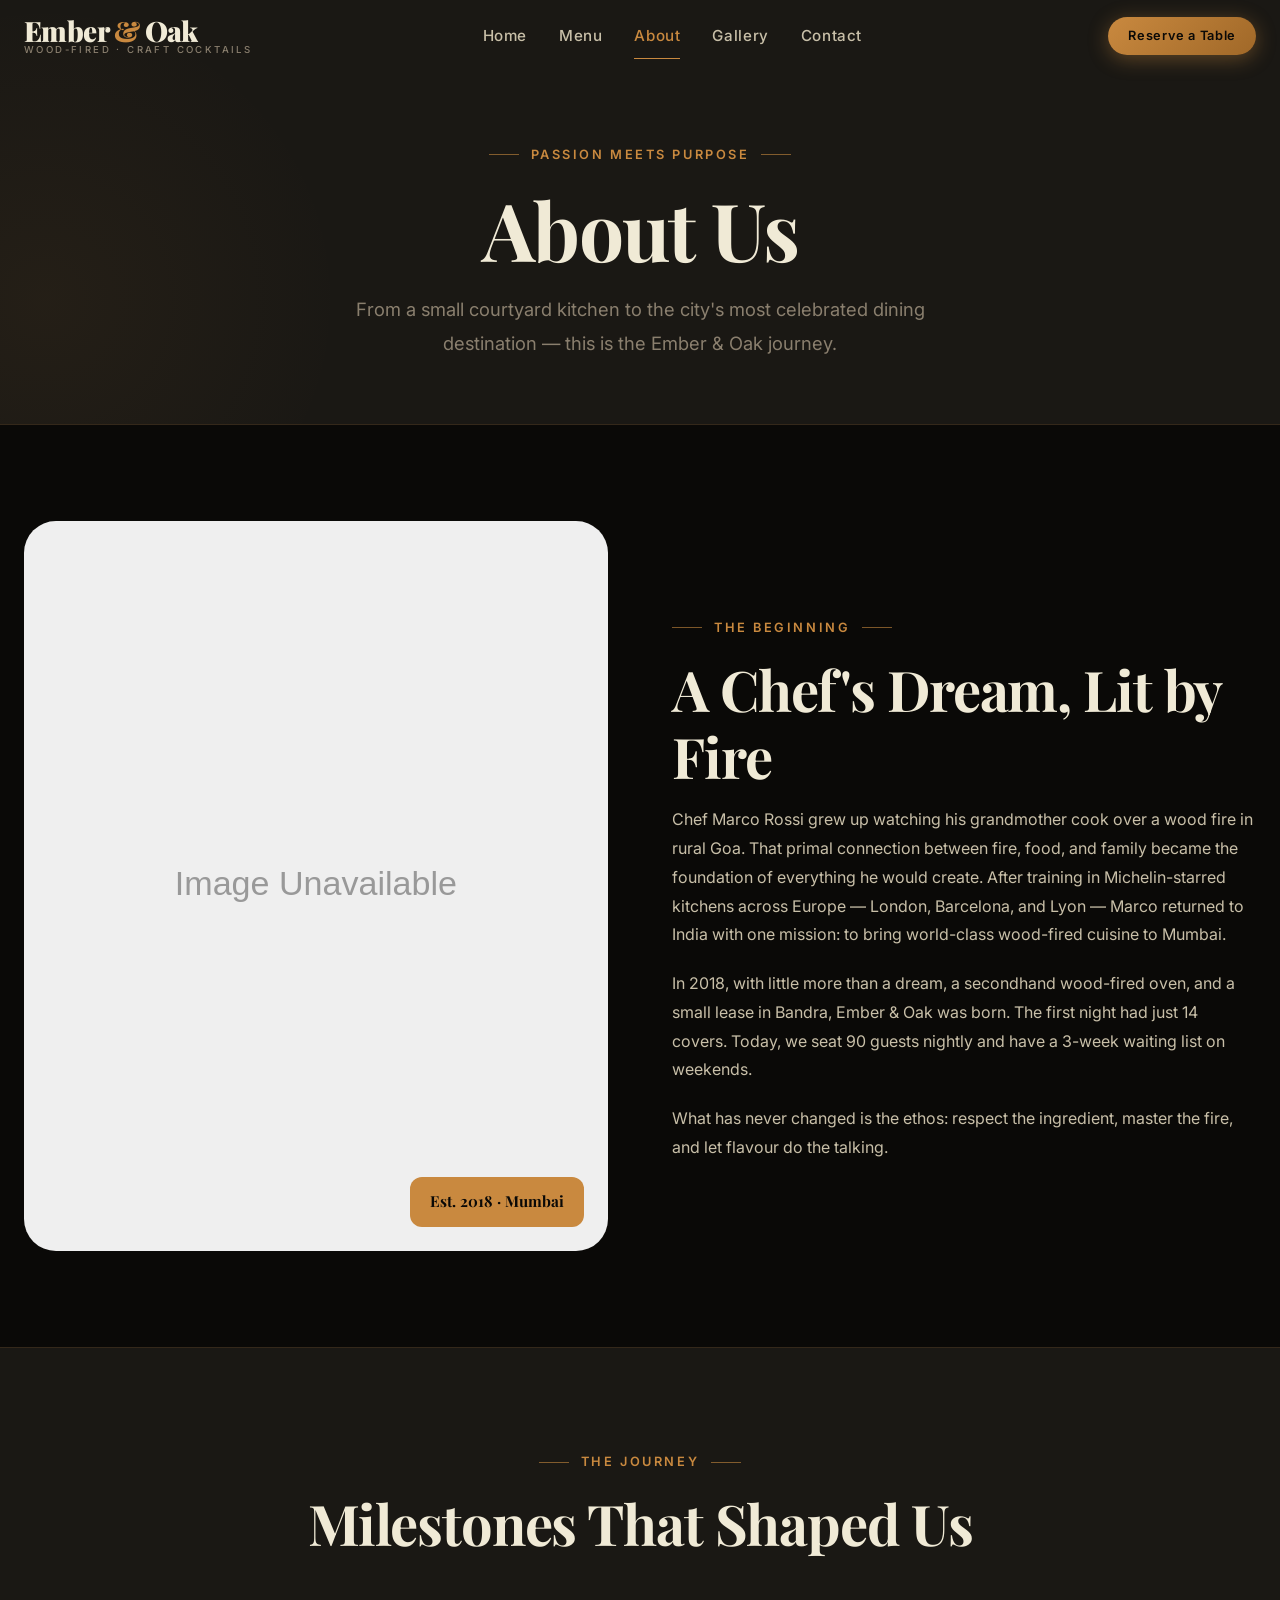
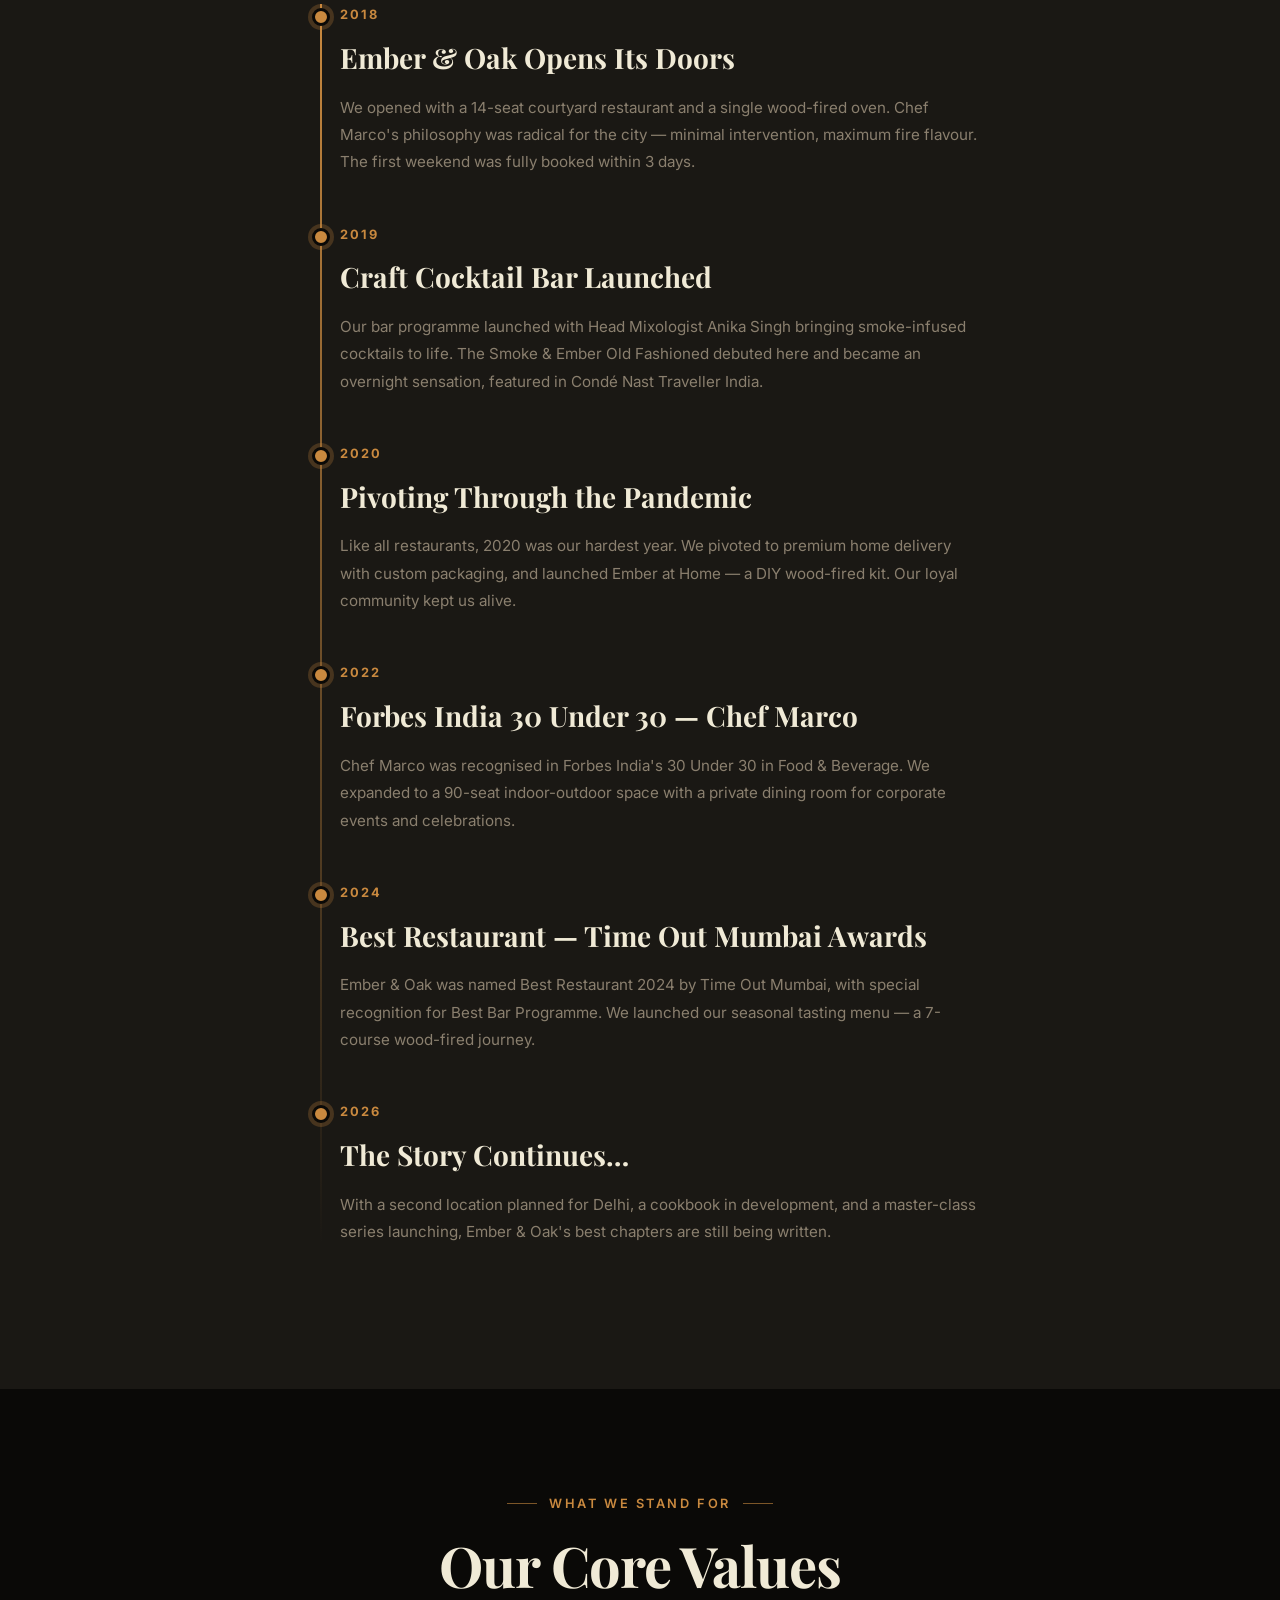
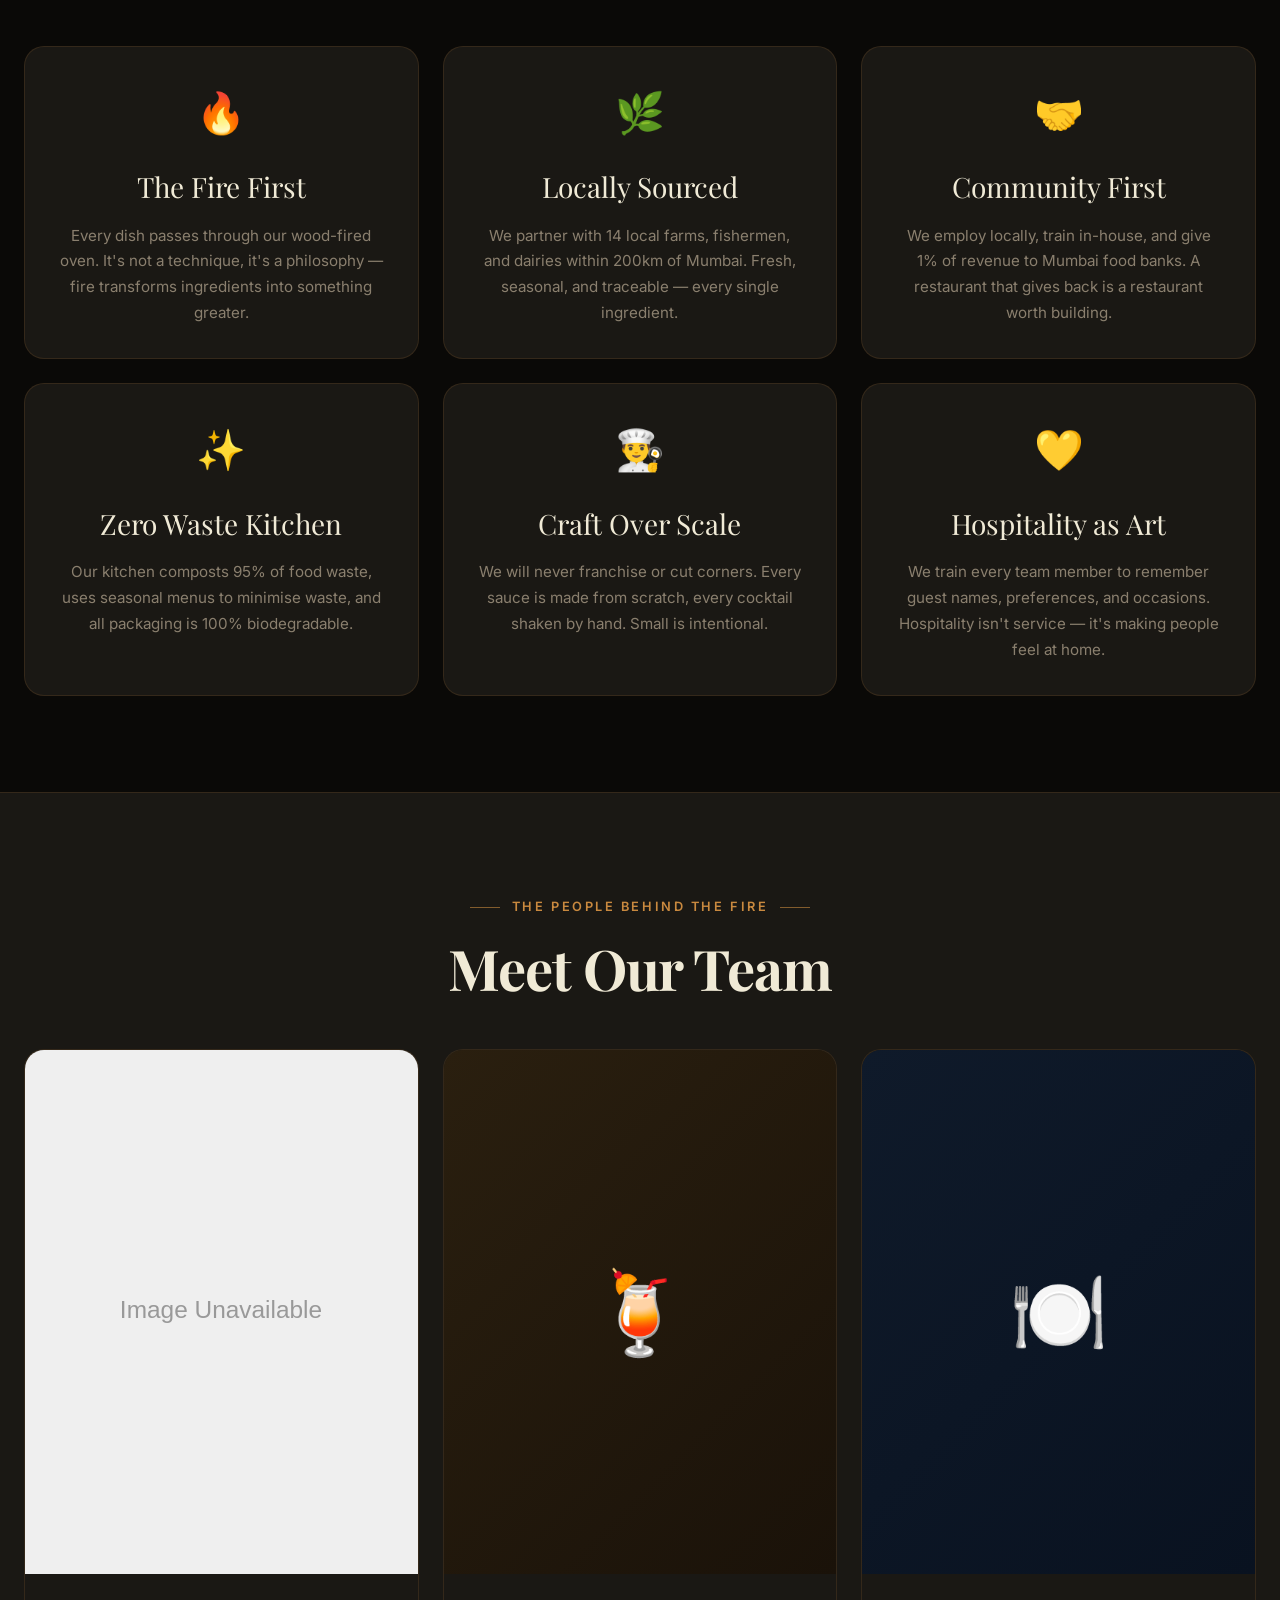
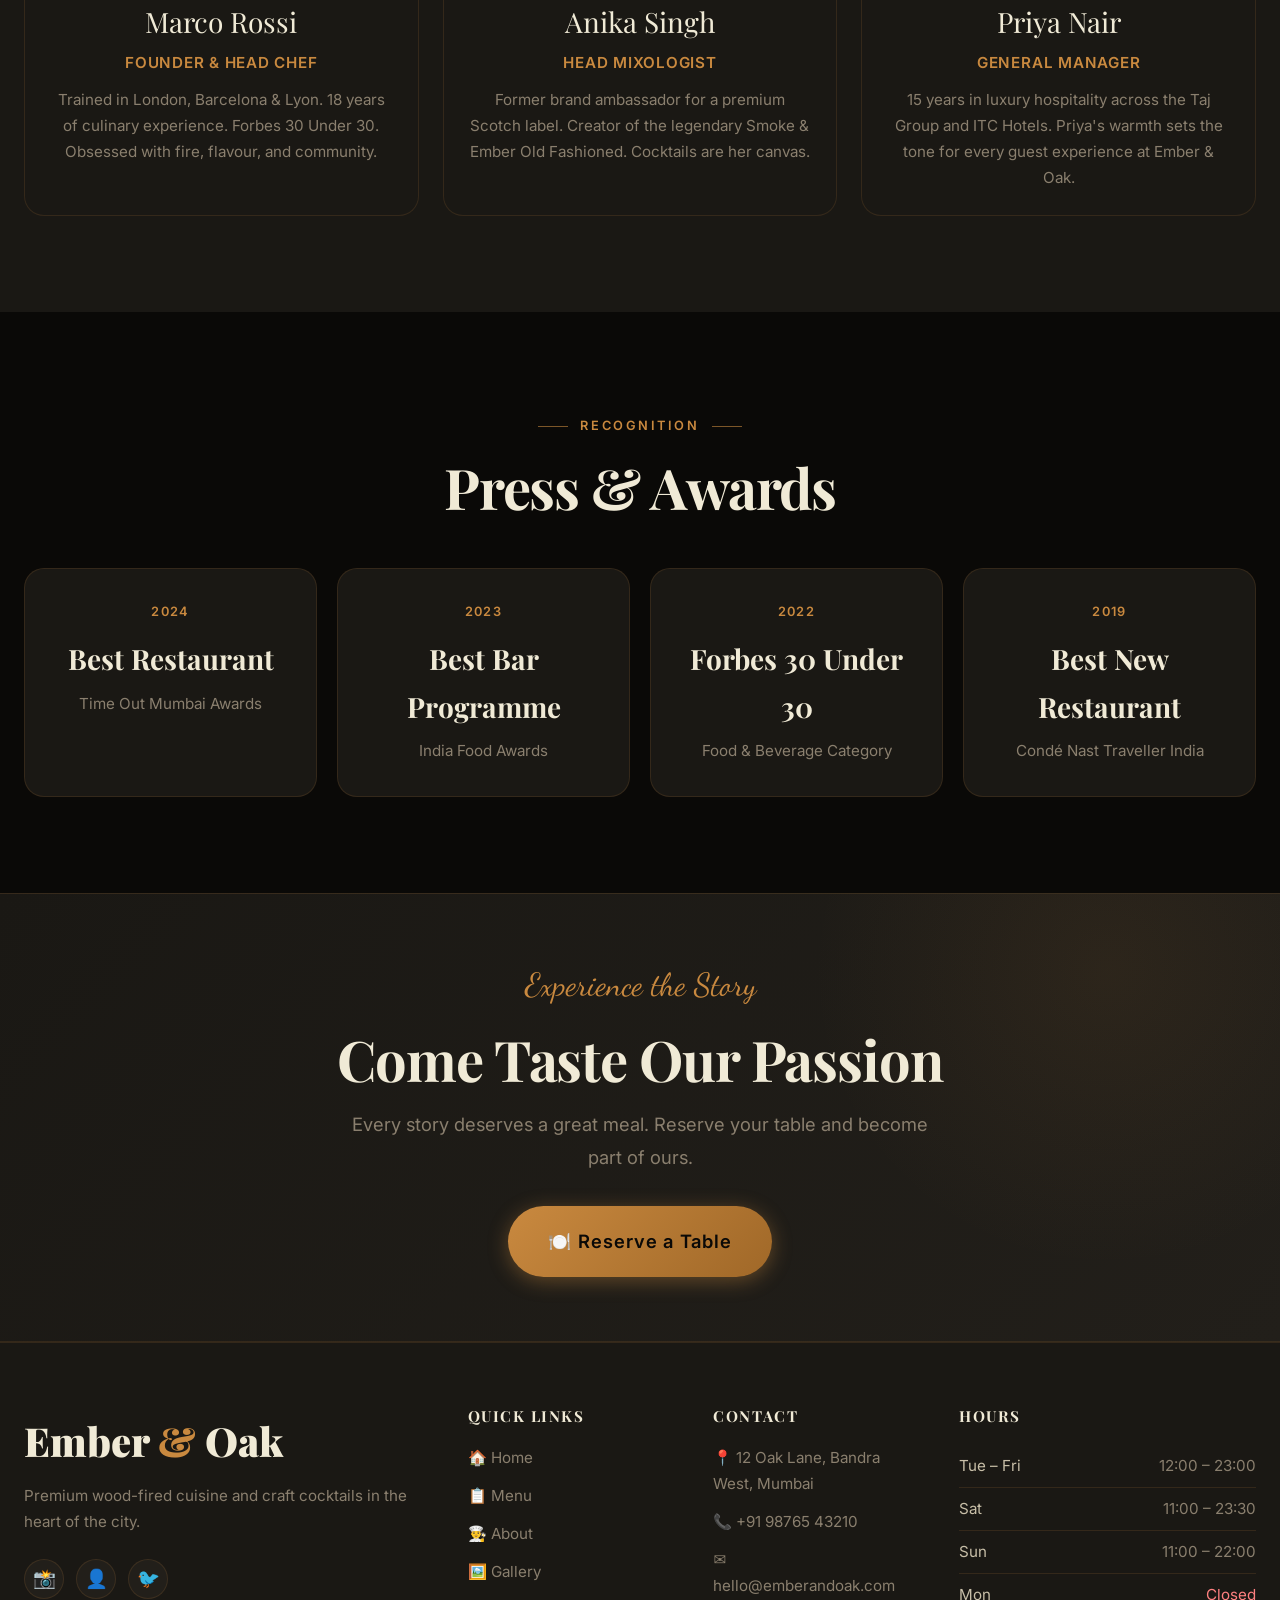
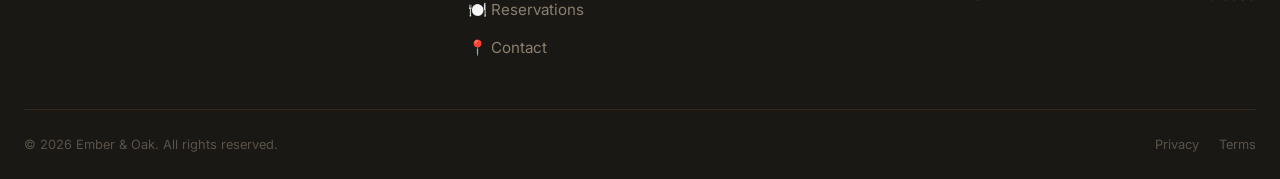
==== commit b981d47f: "Replace external images with local placeholders" ====
--- a/about.html
+++ b/about.html
@@ -68,7 +68,7 @@
   <div class="container">
     <div class="split-section">
       <div class="split-img-wrap reveal-left">
-        <img src="https://images.unsplash.com/photo-1556909114-f6e7ad7d3136?w=800&q=80" alt="Head Chef Marco Rossi" class="split-img" loading="lazy" />
+        <img src="images/placeholder.svg" alt="Head Chef Marco Rossi" class="split-img" loading="lazy" />
         <div class="split-img-badge">Est. 2018 · Mumbai</div>
       </div>
       <div class="reveal-right">
@@ -183,7 +183,7 @@
     </div>
     <div class="cards-grid-3 stagger">
       <div class="team-card">
-        <img src="https://images.unsplash.com/photo-1583394293214-0b3e7b7b5e7d?w=600&q=80" alt="Chef Marco Rossi" class="team-card-img" loading="lazy" />
+        <img src="images/placeholder.svg" alt="Chef Marco Rossi" class="team-card-img" loading="lazy" />
         <div class="team-card-body">
           <div class="team-card-name">Marco Rossi</div>
           <div class="team-card-role">Founder & Head Chef</div>
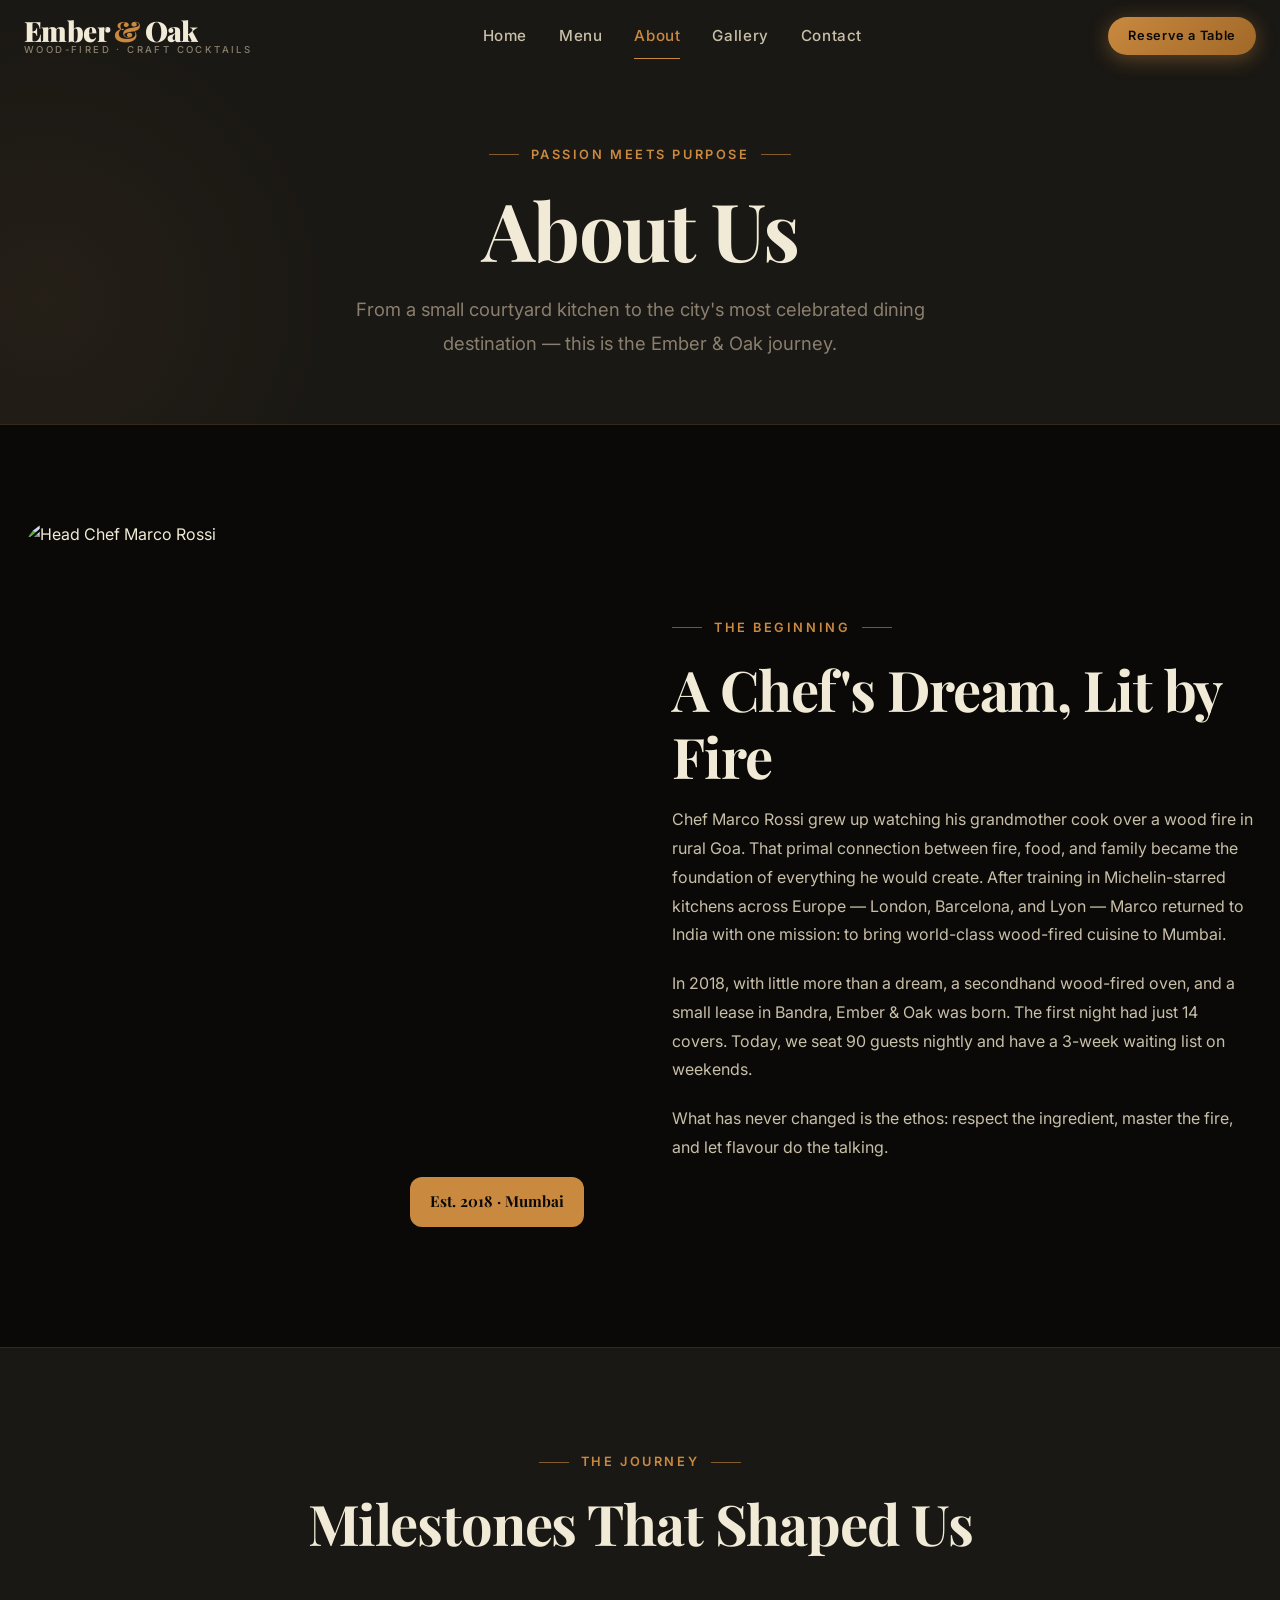
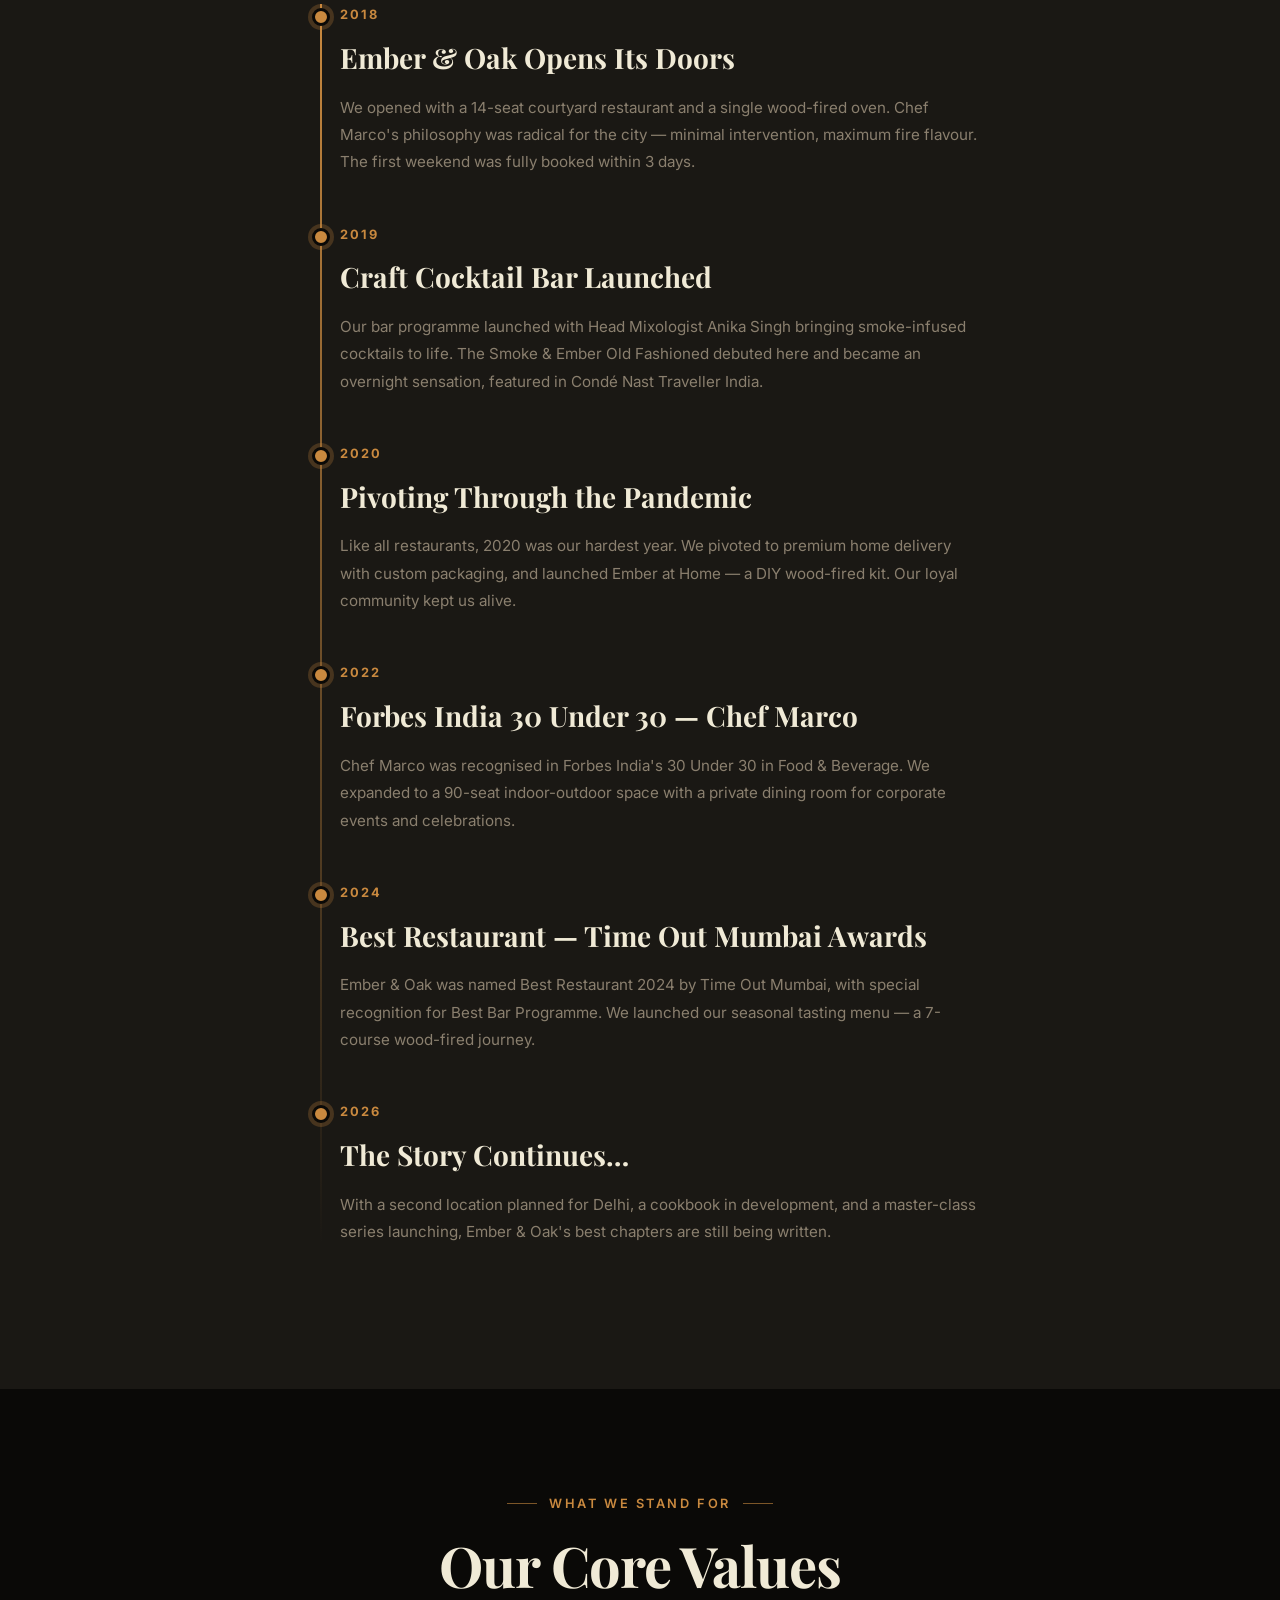
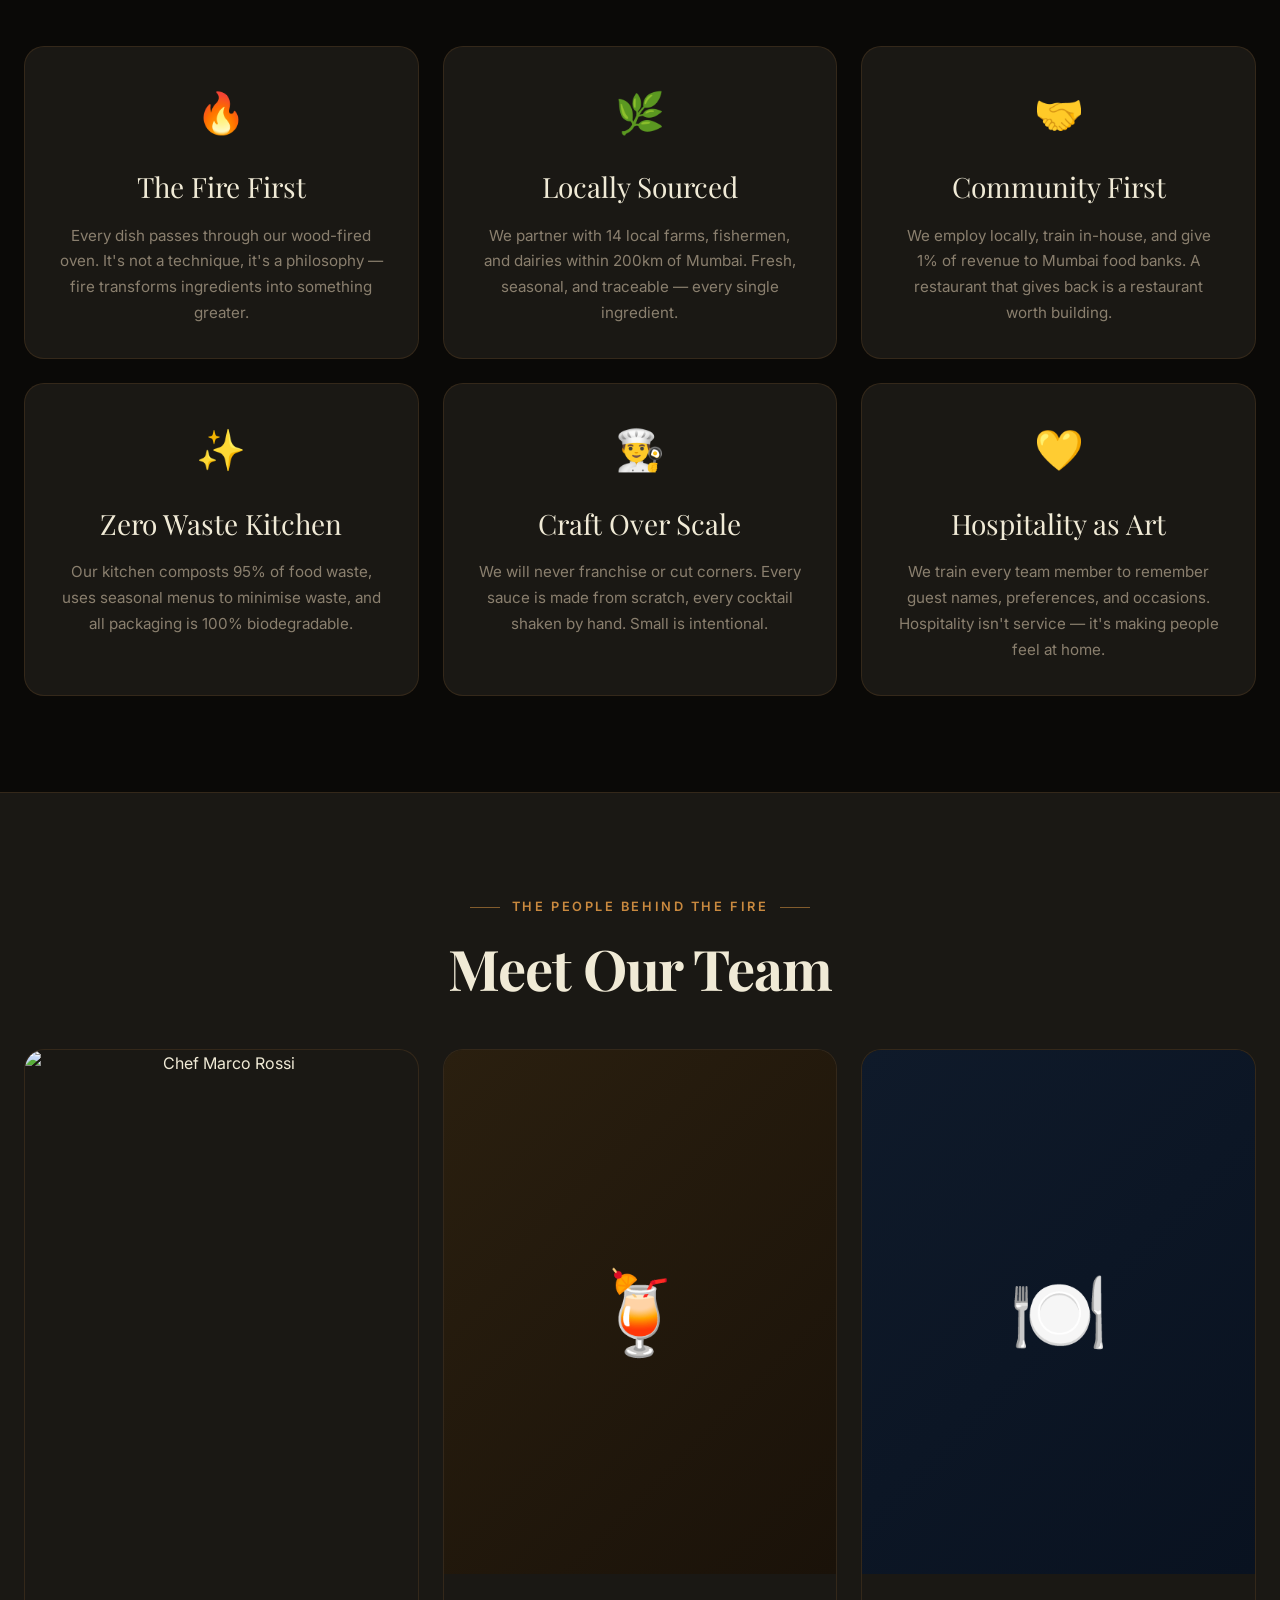
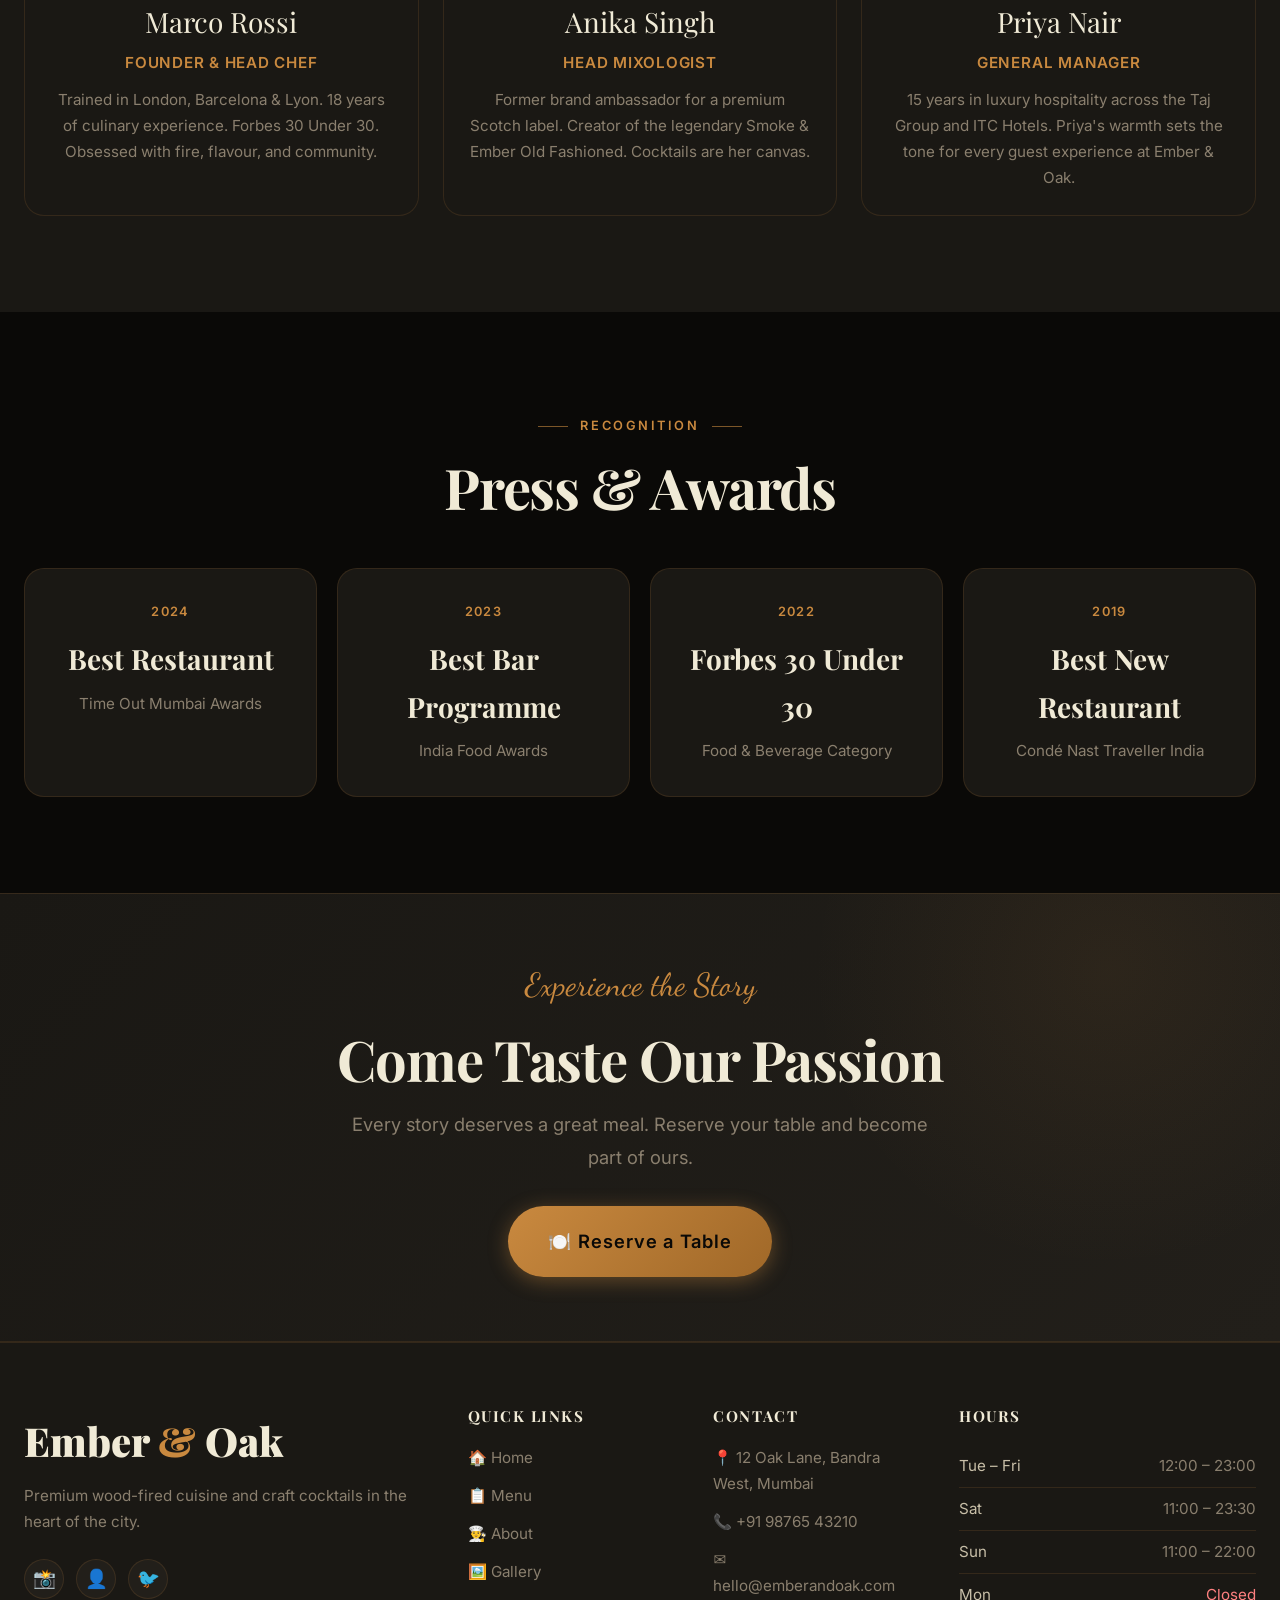
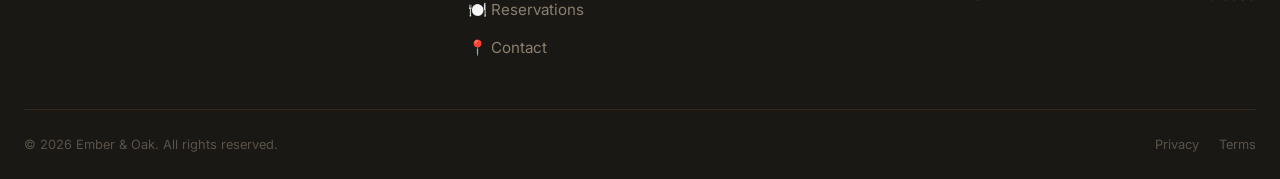
==== commit 50754ea0: "Restore original external image URLs from Unsplash" ====
--- a/about.html
+++ b/about.html
@@ -1,297 +1,447 @@
 <!DOCTYPE html>
 <html lang="en">
+
 <head>
   <meta charset="UTF-8" />
   <meta name="viewport" content="width=device-width, initial-scale=1.0" />
   <title>About — Ember & Oak</title>
-  <meta name="description" content="The story of Ember & Oak — from Chef Marco Rossi's humble beginnings to becoming the city's most celebrated wood-fired restaurant." />
-  <link rel="icon" type="image/svg+xml" href="data:image/svg+xml,<svg xmlns='http://www.w3.org/2000/svg' viewBox='0 0 100 100'><text y='.9em' font-size='90'>🔥</text></svg>" />
+  <meta name="description"
+    content="The story of Ember & Oak — from Chef Marco Rossi's humble beginnings to becoming the city's most celebrated wood-fired restaurant." />
+  <link rel="icon" type="image/svg+xml"
+    href="data:image/svg+xml,<svg xmlns='http://www.w3.org/2000/svg' viewBox='0 0 100 100'><text y='.9em' font-size='90'>🔥</text></svg>" />
   <link rel="stylesheet" href="css/style.css" />
   <link rel="stylesheet" href="css/animations.css" />
   <link rel="stylesheet" href="css/responsive.css" />
   <style>
-    .timeline { position: relative; padding-left: var(--space-10); }
-    .timeline::before { content:''; position:absolute; left:20px; top:0; bottom:0; width:2px; background: linear-gradient(180deg, var(--clr-primary), transparent); }
-    .timeline-item { position:relative; margin-bottom: var(--space-12); }
-    .timeline-dot { position:absolute; left: calc(-1 * var(--space-10) + 12px); top:4px; width:18px; height:18px; border-radius:50%; background: var(--clr-primary); border:3px solid var(--clr-bg); box-shadow: 0 0 0 4px var(--clr-primary-glow); }
-    .timeline-year { font-size: var(--fs-xs); font-weight:700; letter-spacing:0.15em; color: var(--clr-primary); text-transform:uppercase; margin-bottom: var(--space-2); }
-    .timeline-title { font-family: var(--font-heading); font-size: var(--fs-xl); font-weight:700; margin-bottom: var(--space-3); }
-    .timeline-text { font-size: var(--fs-sm); color: var(--clr-muted); line-height:1.8; }
-    .values-grid { display:grid; grid-template-columns: repeat(3,1fr); gap: var(--space-6); }
-    .value-card { background: var(--clr-surface); border:1px solid var(--clr-border); border-radius: var(--radius-lg); padding: var(--space-8); text-align:center; transition: all var(--transition); }
-    .value-card:hover { border-color: var(--clr-primary); transform: translateY(-4px); box-shadow: var(--shadow-glow); }
-    .value-icon { font-size:2.5rem; margin-bottom: var(--space-4); display:block; }
-    .value-title { font-family: var(--font-heading); font-size: var(--fs-xl); margin-bottom: var(--space-3); }
-    .value-desc { font-size: var(--fs-sm); color: var(--clr-muted); line-height:1.7; }
-    .press-grid { display:grid; grid-template-columns: repeat(4,1fr); gap: var(--space-5); }
-    @media(max-width:1024px){ .values-grid{grid-template-columns:repeat(2,1fr);} .press-grid{grid-template-columns:repeat(2,1fr);} }
-    @media(max-width:600px){ .values-grid{grid-template-columns:1fr;} .press-grid{grid-template-columns:1fr;} }
+    .timeline {
+      position: relative;
+      padding-left: var(--space-10);
+    }
+
+    .timeline::before {
+      content: '';
+      position: absolute;
+      left: 20px;
+      top: 0;
+      bottom: 0;
+      width: 2px;
+      background: linear-gradient(180deg, var(--clr-primary), transparent);
+    }
+
+    .timeline-item {
+      position: relative;
+      margin-bottom: var(--space-12);
+    }
+
+    .timeline-dot {
+      position: absolute;
+      left: calc(-1 * var(--space-10) + 12px);
+      top: 4px;
+      width: 18px;
+      height: 18px;
+      border-radius: 50%;
+      background: var(--clr-primary);
+      border: 3px solid var(--clr-bg);
+      box-shadow: 0 0 0 4px var(--clr-primary-glow);
+    }
+
+    .timeline-year {
+      font-size: var(--fs-xs);
+      font-weight: 700;
+      letter-spacing: 0.15em;
+      color: var(--clr-primary);
+      text-transform: uppercase;
+      margin-bottom: var(--space-2);
+    }
+
+    .timeline-title {
+      font-family: var(--font-heading);
+      font-size: var(--fs-xl);
+      font-weight: 700;
+      margin-bottom: var(--space-3);
+    }
+
+    .timeline-text {
+      font-size: var(--fs-sm);
+      color: var(--clr-muted);
+      line-height: 1.8;
+    }
+
+    .values-grid {
+      display: grid;
+      grid-template-columns: repeat(3, 1fr);
+      gap: var(--space-6);
+    }
+
+    .value-card {
+      background: var(--clr-surface);
+      border: 1px solid var(--clr-border);
+      border-radius: var(--radius-lg);
+      padding: var(--space-8);
+      text-align: center;
+      transition: all var(--transition);
+    }
+
+    .value-card:hover {
+      border-color: var(--clr-primary);
+      transform: translateY(-4px);
+      box-shadow: var(--shadow-glow);
+    }
+
+    .value-icon {
+      font-size: 2.5rem;
+      margin-bottom: var(--space-4);
+      display: block;
+    }
+
+    .value-title {
+      font-family: var(--font-heading);
+      font-size: var(--fs-xl);
+      margin-bottom: var(--space-3);
+    }
+
+    .value-desc {
+      font-size: var(--fs-sm);
+      color: var(--clr-muted);
+      line-height: 1.7;
+    }
+
+    .press-grid {
+      display: grid;
+      grid-template-columns: repeat(4, 1fr);
+      gap: var(--space-5);
+    }
+
+    @media(max-width:1024px) {
+      .values-grid {
+        grid-template-columns: repeat(2, 1fr);
+      }
+
+      .press-grid {
+        grid-template-columns: repeat(2, 1fr);
+      }
+    }
+
+    @media(max-width:600px) {
+      .values-grid {
+        grid-template-columns: 1fr;
+      }
+
+      .press-grid {
+        grid-template-columns: 1fr;
+      }
+    }
   </style>
 </head>
+
 <body>
-<div id="page-loader" class="page-loader">
-  <div style="text-align:center">
-    <div class="loader-logo">Ember <span>&</span> Oak</div>
-    <div class="loader-bar"><div class="loader-bar-fill"></div></div>
+  <div id="page-loader" class="page-loader">
+    <div style="text-align:center">
+      <div class="loader-logo">Ember <span>&</span> Oak</div>
+      <div class="loader-bar">
+        <div class="loader-bar-fill"></div>
+      </div>
+    </div>
   </div>
-</div>
-<nav id="navbar" class="navbar scrolled" role="navigation">
-  <div class="nav-inner">
-    <a href="index.html" class="nav-logo"><span class="nav-logo-name">Ember <span>&</span> Oak</span><span class="nav-logo-tagline">Wood-Fired · Craft Cocktails</span></a>
-    <div class="nav-links">
-      <a href="index.html" class="nav-link">Home</a><a href="menu.html" class="nav-link">Menu</a>
-      <a href="about.html" class="nav-link active">About</a><a href="gallery.html" class="nav-link">Gallery</a>
-      <a href="contact.html" class="nav-link">Contact</a>
-    </div>
-    <a href="reservations.html" class="btn btn-primary btn-sm nav-cta">Reserve a Table</a>
-    <button id="nav-hamburger" class="nav-hamburger" aria-label="Toggle menu"><span></span><span></span><span></span></button>
+  <nav id="navbar" class="navbar scrolled" role="navigation">
+    <div class="nav-inner">
+      <a href="index.html" class="nav-logo"><span class="nav-logo-name">Ember <span>&</span> Oak</span><span
+          class="nav-logo-tagline">Wood-Fired · Craft Cocktails</span></a>
+      <div class="nav-links">
+        <a href="index.html" class="nav-link">Home</a><a href="menu.html" class="nav-link">Menu</a>
+        <a href="about.html" class="nav-link active">About</a><a href="gallery.html" class="nav-link">Gallery</a>
+        <a href="contact.html" class="nav-link">Contact</a>
+      </div>
+      <a href="reservations.html" class="btn btn-primary btn-sm nav-cta">Reserve a Table</a>
+      <button id="nav-hamburger" class="nav-hamburger"
+        aria-label="Toggle menu"><span></span><span></span><span></span></button>
+    </div>
+  </nav>
+  <div id="nav-drawer" class="nav-drawer">
+    <a href="index.html" class="nav-link">Home</a><a href="menu.html" class="nav-link">Menu</a>
+    <a href="about.html" class="nav-link">About</a><a href="gallery.html" class="nav-link">Gallery</a>
+    <a href="contact.html" class="nav-link">Contact</a>
+    <a href="reservations.html" class="btn btn-primary btn-lg" style="margin-top:1rem">Reserve a Table</a>
   </div>
-</nav>
-<div id="nav-drawer" class="nav-drawer">
-  <a href="index.html" class="nav-link">Home</a><a href="menu.html" class="nav-link">Menu</a>
-  <a href="about.html" class="nav-link">About</a><a href="gallery.html" class="nav-link">Gallery</a>
-  <a href="contact.html" class="nav-link">Contact</a>
-  <a href="reservations.html" class="btn btn-primary btn-lg" style="margin-top:1rem">Reserve a Table</a>
-</div>
-
-<!-- Page Hero -->
-<div class="page-hero">
-  <div class="container text-center reveal">
-    <span class="section-label">Passion Meets Purpose</span>
-    <h1 class="section-title" style="font-size: var(--fs-4xl);">About Us</h1>
-    <p class="section-subtitle" style="margin-inline:auto; margin-top: var(--space-4);">From a small courtyard kitchen to the city's most celebrated dining destination — this is the Ember & Oak journey.</p>
+
+  <!-- Page Hero -->
+  <div class="page-hero">
+    <div class="container text-center reveal">
+      <span class="section-label">Passion Meets Purpose</span>
+      <h1 class="section-title" style="font-size: var(--fs-4xl);">About Us</h1>
+      <p class="section-subtitle" style="margin-inline:auto; margin-top: var(--space-4);">From a small courtyard kitchen
+        to the city's most celebrated dining destination — this is the Ember & Oak journey.</p>
+    </div>
   </div>
-</div>
-
-<!-- Story Intro -->
-<section class="section" id="story-intro">
-  <div class="container">
-    <div class="split-section">
-      <div class="split-img-wrap reveal-left">
-        <img src="images/placeholder.svg" alt="Head Chef Marco Rossi" class="split-img" loading="lazy" />
-        <div class="split-img-badge">Est. 2018 · Mumbai</div>
-      </div>
-      <div class="reveal-right">
-        <span class="section-label">The Beginning</span>
-        <h2 class="section-title">A Chef's Dream, Lit by Fire</h2>
-        <p style="margin-bottom: var(--space-5);">Chef Marco Rossi grew up watching his grandmother cook over a wood fire in rural Goa. That primal connection between fire, food, and family became the foundation of everything he would create. After training in Michelin-starred kitchens across Europe — London, Barcelona, and Lyon — Marco returned to India with one mission: to bring world-class wood-fired cuisine to Mumbai.</p>
-        <p style="margin-bottom: var(--space-5);">In 2018, with little more than a dream, a secondhand wood-fired oven, and a small lease in Bandra, Ember & Oak was born. The first night had just 14 covers. Today, we seat 90 guests nightly and have a 3-week waiting list on weekends.</p>
-        <p>What has never changed is the ethos: respect the ingredient, master the fire, and let flavour do the talking.</p>
-      </div>
-    </div>
-  </div>
-</section>
-
-<!-- Timeline -->
-<section class="section" style="background: var(--clr-surface); border-top:1px solid var(--clr-border);" id="timeline">
-  <div class="container">
-    <div class="text-center reveal" style="margin-bottom: var(--space-12);">
-      <span class="section-label">The Journey</span>
-      <h2 class="section-title">Milestones That Shaped Us</h2>
-    </div>
-    <div style="max-width:680px; margin:0 auto;">
-      <div class="timeline">
-        <div class="timeline-item reveal">
-          <div class="timeline-dot"></div>
-          <div class="timeline-year">2018</div>
-          <div class="timeline-title">Ember & Oak Opens Its Doors</div>
-          <p class="timeline-text">We opened with a 14-seat courtyard restaurant and a single wood-fired oven. Chef Marco's philosophy was radical for the city — minimal intervention, maximum fire flavour. The first weekend was fully booked within 3 days.</p>
-        </div>
-        <div class="timeline-item reveal">
-          <div class="timeline-dot"></div>
-          <div class="timeline-year">2019</div>
-          <div class="timeline-title">Craft Cocktail Bar Launched</div>
-          <p class="timeline-text">Our bar programme launched with Head Mixologist Anika Singh bringing smoke-infused cocktails to life. The Smoke & Ember Old Fashioned debuted here and became an overnight sensation, featured in Condé Nast Traveller India.</p>
-        </div>
-        <div class="timeline-item reveal">
-          <div class="timeline-dot"></div>
-          <div class="timeline-year">2020</div>
-          <div class="timeline-title">Pivoting Through the Pandemic</div>
-          <p class="timeline-text">Like all restaurants, 2020 was our hardest year. We pivoted to premium home delivery with custom packaging, and launched Ember at Home — a DIY wood-fired kit. Our loyal community kept us alive.</p>
-        </div>
-        <div class="timeline-item reveal">
-          <div class="timeline-dot"></div>
-          <div class="timeline-year">2022</div>
-          <div class="timeline-title">Forbes India 30 Under 30 — Chef Marco</div>
-          <p class="timeline-text">Chef Marco was recognised in Forbes India's 30 Under 30 in Food & Beverage. We expanded to a 90-seat indoor-outdoor space with a private dining room for corporate events and celebrations.</p>
-        </div>
-        <div class="timeline-item reveal">
-          <div class="timeline-dot"></div>
-          <div class="timeline-year">2024</div>
-          <div class="timeline-title">Best Restaurant — Time Out Mumbai Awards</div>
-          <p class="timeline-text">Ember & Oak was named Best Restaurant 2024 by Time Out Mumbai, with special recognition for Best Bar Programme. We launched our seasonal tasting menu — a 7-course wood-fired journey.</p>
-        </div>
-        <div class="timeline-item reveal">
-          <div class="timeline-dot"></div>
-          <div class="timeline-year">2026</div>
-          <div class="timeline-title">The Story Continues…</div>
-          <p class="timeline-text">With a second location planned for Delhi, a cookbook in development, and a master-class series launching, Ember & Oak's best chapters are still being written.</p>
-        </div>
-      </div>
-    </div>
-  </div>
-</section>
-
-<!-- Values -->
-<section class="section" id="values">
-  <div class="container">
-    <div class="text-center reveal" style="margin-bottom: var(--space-12);">
-      <span class="section-label">What We Stand For</span>
-      <h2 class="section-title">Our Core Values</h2>
-    </div>
-    <div class="values-grid stagger">
-      <div class="value-card">
-        <span class="value-icon">🔥</span>
-        <div class="value-title">The Fire First</div>
-        <p class="value-desc">Every dish passes through our wood-fired oven. It's not a technique, it's a philosophy — fire transforms ingredients into something greater.</p>
-      </div>
-      <div class="value-card">
-        <span class="value-icon">🌿</span>
-        <div class="value-title">Locally Sourced</div>
-        <p class="value-desc">We partner with 14 local farms, fishermen, and dairies within 200km of Mumbai. Fresh, seasonal, and traceable — every single ingredient.</p>
-      </div>
-      <div class="value-card">
-        <span class="value-icon">🤝</span>
-        <div class="value-title">Community First</div>
-        <p class="value-desc">We employ locally, train in-house, and give 1% of revenue to Mumbai food banks. A restaurant that gives back is a restaurant worth building.</p>
-      </div>
-      <div class="value-card">
-        <span class="value-icon">✨</span>
-        <div class="value-title">Zero Waste Kitchen</div>
-        <p class="value-desc">Our kitchen composts 95% of food waste, uses seasonal menus to minimise waste, and all packaging is 100% biodegradable.</p>
-      </div>
-      <div class="value-card">
-        <span class="value-icon">👨‍🍳</span>
-        <div class="value-title">Craft Over Scale</div>
-        <p class="value-desc">We will never franchise or cut corners. Every sauce is made from scratch, every cocktail shaken by hand. Small is intentional.</p>
-      </div>
-      <div class="value-card">
-        <span class="value-icon">💛</span>
-        <div class="value-title">Hospitality as Art</div>
-        <p class="value-desc">We train every team member to remember guest names, preferences, and occasions. Hospitality isn't service — it's making people feel at home.</p>
-      </div>
-    </div>
-  </div>
-</section>
-
-<!-- Team -->
-<section class="section" style="background: var(--clr-surface); border-top:1px solid var(--clr-border);" id="team">
-  <div class="container">
-    <div class="text-center reveal" style="margin-bottom: var(--space-12);">
-      <span class="section-label">The People Behind the Fire</span>
-      <h2 class="section-title">Meet Our Team</h2>
-    </div>
-    <div class="cards-grid-3 stagger">
-      <div class="team-card">
-        <img src="images/placeholder.svg" alt="Chef Marco Rossi" class="team-card-img" loading="lazy" />
-        <div class="team-card-body">
-          <div class="team-card-name">Marco Rossi</div>
-          <div class="team-card-role">Founder & Head Chef</div>
-          <p class="team-card-bio">Trained in London, Barcelona & Lyon. 18 years of culinary experience. Forbes 30 Under 30. Obsessed with fire, flavour, and community.</p>
-        </div>
-      </div>
-      <div class="team-card">
-        <div style="background: linear-gradient(135deg,#2a1f0f,#1a1209); aspect-ratio:3/4; display:flex; align-items:center; justify-content:center; font-size:5rem;">🍹</div>
-        <div class="team-card-body">
-          <div class="team-card-name">Anika Singh</div>
-          <div class="team-card-role">Head Mixologist</div>
-          <p class="team-card-bio">Former brand ambassador for a premium Scotch label. Creator of the legendary Smoke & Ember Old Fashioned. Cocktails are her canvas.</p>
-        </div>
-      </div>
-      <div class="team-card">
-        <div style="background: linear-gradient(135deg,#0f1a2a,#091220); aspect-ratio:3/4; display:flex; align-items:center; justify-content:center; font-size:5rem;">🍽️</div>
-        <div class="team-card-body">
-          <div class="team-card-name">Priya Nair</div>
-          <div class="team-card-role">General Manager</div>
-          <p class="team-card-bio">15 years in luxury hospitality across the Taj Group and ITC Hotels. Priya's warmth sets the tone for every guest experience at Ember & Oak.</p>
-        </div>
-      </div>
-    </div>
-  </div>
-</section>
-
-<!-- Press Awards -->
-<section class="section" id="press">
-  <div class="container">
-    <div class="text-center reveal" style="margin-bottom: var(--space-12);">
-      <span class="section-label">Recognition</span>
-      <h2 class="section-title">Press & Awards</h2>
-    </div>
-    <div class="press-grid stagger">
-      <div class="press-card">
-        <div class="press-card-year">2024</div>
-        <div class="press-card-award">Best Restaurant</div>
-        <div class="press-card-pub">Time Out Mumbai Awards</div>
-      </div>
-      <div class="press-card">
-        <div class="press-card-year">2023</div>
-        <div class="press-card-award">Best Bar Programme</div>
-        <div class="press-card-pub">India Food Awards</div>
-      </div>
-      <div class="press-card">
-        <div class="press-card-year">2022</div>
-        <div class="press-card-award">Forbes 30 Under 30</div>
-        <div class="press-card-pub">Food & Beverage Category</div>
-      </div>
-      <div class="press-card">
-        <div class="press-card-year">2019</div>
-        <div class="press-card-award">Best New Restaurant</div>
-        <div class="press-card-pub">Condé Nast Traveller India</div>
-      </div>
-    </div>
-  </div>
-</section>
-
-<!-- CTA -->
-<section class="cta-banner section--sm" id="about-cta">
-  <div class="container text-center reveal">
-    <span class="accent-text" style="display:block; margin-bottom: var(--space-3);">Experience the Story</span>
-    <h2 class="section-title">Come Taste Our Passion</h2>
-    <p class="section-subtitle" style="margin: var(--space-4) auto var(--space-8);">Every story deserves a great meal. Reserve your table and become part of ours.</p>
-    <a href="reservations.html" class="btn btn-primary btn-lg">🍽️ Reserve a Table</a>
-  </div>
-</section>
-
-<footer class="footer" role="contentinfo">
-  <div class="container">
-    <div class="footer-grid">
-      <div>
-        <div class="footer-brand-name">Ember <span>&</span> Oak</div>
-        <p class="footer-brand-desc">Premium wood-fired cuisine and craft cocktails in the heart of the city.</p>
-        <div class="footer-social"><a href="#" class="social-btn">📸</a><a href="#" class="social-btn">👤</a><a href="#" class="social-btn">🐦</a></div>
-      </div>
-      <div>
-        <h3 class="footer-heading">Quick Links</h3>
-        <nav class="footer-links">
-          <a href="index.html" class="footer-link">🏠 Home</a><a href="menu.html" class="footer-link">📋 Menu</a>
-          <a href="about.html" class="footer-link">👨‍🍳 About</a><a href="gallery.html" class="footer-link">🖼️ Gallery</a>
-          <a href="reservations.html" class="footer-link">🍽️ Reservations</a><a href="contact.html" class="footer-link">📍 Contact</a>
-        </nav>
-      </div>
-      <div>
-        <h3 class="footer-heading">Contact</h3>
-        <div class="footer-links">
-          <span class="footer-link">📍 12 Oak Lane, Bandra West, Mumbai</span>
-          <a href="tel:+919876543210" class="footer-link">📞 +91 98765 43210</a>
-          <a href="mailto:hello@emberandoak.com" class="footer-link">✉️ hello@emberandoak.com</a>
-        </div>
-      </div>
-      <div>
-        <h3 class="footer-heading">Hours</h3>
-        <div class="footer-hours-item"><span class="day">Tue – Fri</span><span>12:00 – 23:00</span></div>
-        <div class="footer-hours-item"><span class="day">Sat</span><span>11:00 – 23:30</span></div>
-        <div class="footer-hours-item"><span class="day">Sun</span><span>11:00 – 22:00</span></div>
-        <div class="footer-hours-item"><span class="day">Mon</span><span style="color:#ff8080">Closed</span></div>
-      </div>
-    </div>
-    <div class="footer-bottom">
-      <span>© 2026 Ember & Oak. All rights reserved.</span>
-      <div class="footer-bottom-links"><a href="#" class="footer-bottom-link">Privacy</a><a href="#" class="footer-bottom-link">Terms</a></div>
-    </div>
-  </div>
-</footer>
-<a href="reservations.html" class="float-reserve btn btn-primary" id="float-reserve">🍽️ Reserve</a>
-<button class="back-to-top" id="back-to-top" aria-label="Back to top">↑</button>
-<script src="js/main.js"></script>
+
+  <!-- Story Intro -->
+  <section class="section" id="story-intro">
+    <div class="container">
+      <div class="split-section">
+        <div class="split-img-wrap reveal-left">
+          <img src="https://images.unsplash.com/photo-1556909114-f6e7ad7d3136?w=800&q=80" alt="Head Chef Marco Rossi"
+            class="split-img" loading="lazy" />
+          <div class="split-img-badge">Est. 2018 · Mumbai</div>
+        </div>
+        <div class="reveal-right">
+          <span class="section-label">The Beginning</span>
+          <h2 class="section-title">A Chef's Dream, Lit by Fire</h2>
+          <p style="margin-bottom: var(--space-5);">Chef Marco Rossi grew up watching his grandmother cook over a wood
+            fire in rural Goa. That primal connection between fire, food, and family became the foundation of everything
+            he would create. After training in Michelin-starred kitchens across Europe — London, Barcelona, and Lyon —
+            Marco returned to India with one mission: to bring world-class wood-fired cuisine to Mumbai.</p>
+          <p style="margin-bottom: var(--space-5);">In 2018, with little more than a dream, a secondhand wood-fired
+            oven, and a small lease in Bandra, Ember & Oak was born. The first night had just 14 covers. Today, we seat
+            90 guests nightly and have a 3-week waiting list on weekends.</p>
+          <p>What has never changed is the ethos: respect the ingredient, master the fire, and let flavour do the
+            talking.</p>
+        </div>
+      </div>
+    </div>
+  </section>
+
+  <!-- Timeline -->
+  <section class="section" style="background: var(--clr-surface); border-top:1px solid var(--clr-border);"
+    id="timeline">
+    <div class="container">
+      <div class="text-center reveal" style="margin-bottom: var(--space-12);">
+        <span class="section-label">The Journey</span>
+        <h2 class="section-title">Milestones That Shaped Us</h2>
+      </div>
+      <div style="max-width:680px; margin:0 auto;">
+        <div class="timeline">
+          <div class="timeline-item reveal">
+            <div class="timeline-dot"></div>
+            <div class="timeline-year">2018</div>
+            <div class="timeline-title">Ember & Oak Opens Its Doors</div>
+            <p class="timeline-text">We opened with a 14-seat courtyard restaurant and a single wood-fired oven. Chef
+              Marco's philosophy was radical for the city — minimal intervention, maximum fire flavour. The first
+              weekend was fully booked within 3 days.</p>
+          </div>
+          <div class="timeline-item reveal">
+            <div class="timeline-dot"></div>
+            <div class="timeline-year">2019</div>
+            <div class="timeline-title">Craft Cocktail Bar Launched</div>
+            <p class="timeline-text">Our bar programme launched with Head Mixologist Anika Singh bringing smoke-infused
+              cocktails to life. The Smoke & Ember Old Fashioned debuted here and became an overnight sensation,
+              featured in Condé Nast Traveller India.</p>
+          </div>
+          <div class="timeline-item reveal">
+            <div class="timeline-dot"></div>
+            <div class="timeline-year">2020</div>
+            <div class="timeline-title">Pivoting Through the Pandemic</div>
+            <p class="timeline-text">Like all restaurants, 2020 was our hardest year. We pivoted to premium home
+              delivery with custom packaging, and launched Ember at Home — a DIY wood-fired kit. Our loyal community
+              kept us alive.</p>
+          </div>
+          <div class="timeline-item reveal">
+            <div class="timeline-dot"></div>
+            <div class="timeline-year">2022</div>
+            <div class="timeline-title">Forbes India 30 Under 30 — Chef Marco</div>
+            <p class="timeline-text">Chef Marco was recognised in Forbes India's 30 Under 30 in Food & Beverage. We
+              expanded to a 90-seat indoor-outdoor space with a private dining room for corporate events and
+              celebrations.</p>
+          </div>
+          <div class="timeline-item reveal">
+            <div class="timeline-dot"></div>
+            <div class="timeline-year">2024</div>
+            <div class="timeline-title">Best Restaurant — Time Out Mumbai Awards</div>
+            <p class="timeline-text">Ember & Oak was named Best Restaurant 2024 by Time Out Mumbai, with special
+              recognition for Best Bar Programme. We launched our seasonal tasting menu — a 7-course wood-fired journey.
+            </p>
+          </div>
+          <div class="timeline-item reveal">
+            <div class="timeline-dot"></div>
+            <div class="timeline-year">2026</div>
+            <div class="timeline-title">The Story Continues…</div>
+            <p class="timeline-text">With a second location planned for Delhi, a cookbook in development, and a
+              master-class series launching, Ember & Oak's best chapters are still being written.</p>
+          </div>
+        </div>
+      </div>
+    </div>
+  </section>
+
+  <!-- Values -->
+  <section class="section" id="values">
+    <div class="container">
+      <div class="text-center reveal" style="margin-bottom: var(--space-12);">
+        <span class="section-label">What We Stand For</span>
+        <h2 class="section-title">Our Core Values</h2>
+      </div>
+      <div class="values-grid stagger">
+        <div class="value-card">
+          <span class="value-icon">🔥</span>
+          <div class="value-title">The Fire First</div>
+          <p class="value-desc">Every dish passes through our wood-fired oven. It's not a technique, it's a philosophy —
+            fire transforms ingredients into something greater.</p>
+        </div>
+        <div class="value-card">
+          <span class="value-icon">🌿</span>
+          <div class="value-title">Locally Sourced</div>
+          <p class="value-desc">We partner with 14 local farms, fishermen, and dairies within 200km of Mumbai. Fresh,
+            seasonal, and traceable — every single ingredient.</p>
+        </div>
+        <div class="value-card">
+          <span class="value-icon">🤝</span>
+          <div class="value-title">Community First</div>
+          <p class="value-desc">We employ locally, train in-house, and give 1% of revenue to Mumbai food banks. A
+            restaurant that gives back is a restaurant worth building.</p>
+        </div>
+        <div class="value-card">
+          <span class="value-icon">✨</span>
+          <div class="value-title">Zero Waste Kitchen</div>
+          <p class="value-desc">Our kitchen composts 95% of food waste, uses seasonal menus to minimise waste, and all
+            packaging is 100% biodegradable.</p>
+        </div>
+        <div class="value-card">
+          <span class="value-icon">👨‍🍳</span>
+          <div class="value-title">Craft Over Scale</div>
+          <p class="value-desc">We will never franchise or cut corners. Every sauce is made from scratch, every cocktail
+            shaken by hand. Small is intentional.</p>
+        </div>
+        <div class="value-card">
+          <span class="value-icon">💛</span>
+          <div class="value-title">Hospitality as Art</div>
+          <p class="value-desc">We train every team member to remember guest names, preferences, and occasions.
+            Hospitality isn't service — it's making people feel at home.</p>
+        </div>
+      </div>
+    </div>
+  </section>
+
+  <!-- Team -->
+  <section class="section" style="background: var(--clr-surface); border-top:1px solid var(--clr-border);" id="team">
+    <div class="container">
+      <div class="text-center reveal" style="margin-bottom: var(--space-12);">
+        <span class="section-label">The People Behind the Fire</span>
+        <h2 class="section-title">Meet Our Team</h2>
+      </div>
+      <div class="cards-grid-3 stagger">
+        <div class="team-card">
+          <img src="https://images.unsplash.com/photo-1583394293214-0b3e7b7b5e7d?w=600&q=80" alt="Chef Marco Rossi"
+            class="team-card-img" loading="lazy" />
+          <div class="team-card-body">
+            <div class="team-card-name">Marco Rossi</div>
+            <div class="team-card-role">Founder & Head Chef</div>
+            <p class="team-card-bio">Trained in London, Barcelona & Lyon. 18 years of culinary experience. Forbes 30
+              Under 30. Obsessed with fire, flavour, and community.</p>
+          </div>
+        </div>
+        <div class="team-card">
+          <div
+            style="background: linear-gradient(135deg,#2a1f0f,#1a1209); aspect-ratio:3/4; display:flex; align-items:center; justify-content:center; font-size:5rem;">
+            🍹</div>
+          <div class="team-card-body">
+            <div class="team-card-name">Anika Singh</div>
+            <div class="team-card-role">Head Mixologist</div>
+            <p class="team-card-bio">Former brand ambassador for a premium Scotch label. Creator of the legendary Smoke
+              & Ember Old Fashioned. Cocktails are her canvas.</p>
+          </div>
+        </div>
+        <div class="team-card">
+          <div
+            style="background: linear-gradient(135deg,#0f1a2a,#091220); aspect-ratio:3/4; display:flex; align-items:center; justify-content:center; font-size:5rem;">
+            🍽️</div>
+          <div class="team-card-body">
+            <div class="team-card-name">Priya Nair</div>
+            <div class="team-card-role">General Manager</div>
+            <p class="team-card-bio">15 years in luxury hospitality across the Taj Group and ITC Hotels. Priya's warmth
+              sets the tone for every guest experience at Ember & Oak.</p>
+          </div>
+        </div>
+      </div>
+    </div>
+  </section>
+
+  <!-- Press Awards -->
+  <section class="section" id="press">
+    <div class="container">
+      <div class="text-center reveal" style="margin-bottom: var(--space-12);">
+        <span class="section-label">Recognition</span>
+        <h2 class="section-title">Press & Awards</h2>
+      </div>
+      <div class="press-grid stagger">
+        <div class="press-card">
+          <div class="press-card-year">2024</div>
+          <div class="press-card-award">Best Restaurant</div>
+          <div class="press-card-pub">Time Out Mumbai Awards</div>
+        </div>
+        <div class="press-card">
+          <div class="press-card-year">2023</div>
+          <div class="press-card-award">Best Bar Programme</div>
+          <div class="press-card-pub">India Food Awards</div>
+        </div>
+        <div class="press-card">
+          <div class="press-card-year">2022</div>
+          <div class="press-card-award">Forbes 30 Under 30</div>
+          <div class="press-card-pub">Food & Beverage Category</div>
+        </div>
+        <div class="press-card">
+          <div class="press-card-year">2019</div>
+          <div class="press-card-award">Best New Restaurant</div>
+          <div class="press-card-pub">Condé Nast Traveller India</div>
+        </div>
+      </div>
+    </div>
+  </section>
+
+  <!-- CTA -->
+  <section class="cta-banner section--sm" id="about-cta">
+    <div class="container text-center reveal">
+      <span class="accent-text" style="display:block; margin-bottom: var(--space-3);">Experience the Story</span>
+      <h2 class="section-title">Come Taste Our Passion</h2>
+      <p class="section-subtitle" style="margin: var(--space-4) auto var(--space-8);">Every story deserves a great meal.
+        Reserve your table and become part of ours.</p>
+      <a href="reservations.html" class="btn btn-primary btn-lg">🍽️ Reserve a Table</a>
+    </div>
+  </section>
+
+  <footer class="footer" role="contentinfo">
+    <div class="container">
+      <div class="footer-grid">
+        <div>
+          <div class="footer-brand-name">Ember <span>&</span> Oak</div>
+          <p class="footer-brand-desc">Premium wood-fired cuisine and craft cocktails in the heart of the city.</p>
+          <div class="footer-social"><a href="#" class="social-btn">📸</a><a href="#" class="social-btn">👤</a><a
+              href="#" class="social-btn">🐦</a></div>
+        </div>
+        <div>
+          <h3 class="footer-heading">Quick Links</h3>
+          <nav class="footer-links">
+            <a href="index.html" class="footer-link">🏠 Home</a><a href="menu.html" class="footer-link">📋 Menu</a>
+            <a href="about.html" class="footer-link">👨‍🍳 About</a><a href="gallery.html" class="footer-link">🖼️
+              Gallery</a>
+            <a href="reservations.html" class="footer-link">🍽️ Reservations</a><a href="contact.html"
+              class="footer-link">📍 Contact</a>
+          </nav>
+        </div>
+        <div>
+          <h3 class="footer-heading">Contact</h3>
+          <div class="footer-links">
+            <span class="footer-link">📍 12 Oak Lane, Bandra West, Mumbai</span>
+            <a href="tel:+919876543210" class="footer-link">📞 +91 98765 43210</a>
+            <a href="mailto:hello@emberandoak.com" class="footer-link">✉️ hello@emberandoak.com</a>
+          </div>
+        </div>
+        <div>
+          <h3 class="footer-heading">Hours</h3>
+          <div class="footer-hours-item"><span class="day">Tue – Fri</span><span>12:00 – 23:00</span></div>
+          <div class="footer-hours-item"><span class="day">Sat</span><span>11:00 – 23:30</span></div>
+          <div class="footer-hours-item"><span class="day">Sun</span><span>11:00 – 22:00</span></div>
+          <div class="footer-hours-item"><span class="day">Mon</span><span style="color:#ff8080">Closed</span></div>
+        </div>
+      </div>
+      <div class="footer-bottom">
+        <span>© 2026 Ember & Oak. All rights reserved.</span>
+        <div class="footer-bottom-links"><a href="#" class="footer-bottom-link">Privacy</a><a href="#"
+            class="footer-bottom-link">Terms</a></div>
+      </div>
+    </div>
+  </footer>
+  <a href="reservations.html" class="float-reserve btn btn-primary" id="float-reserve">🍽️ Reserve</a>
+  <button class="back-to-top" id="back-to-top" aria-label="Back to top">↑</button>
+  <script src="js/main.js"></script>
 </body>
-</html>
+
+</html>
